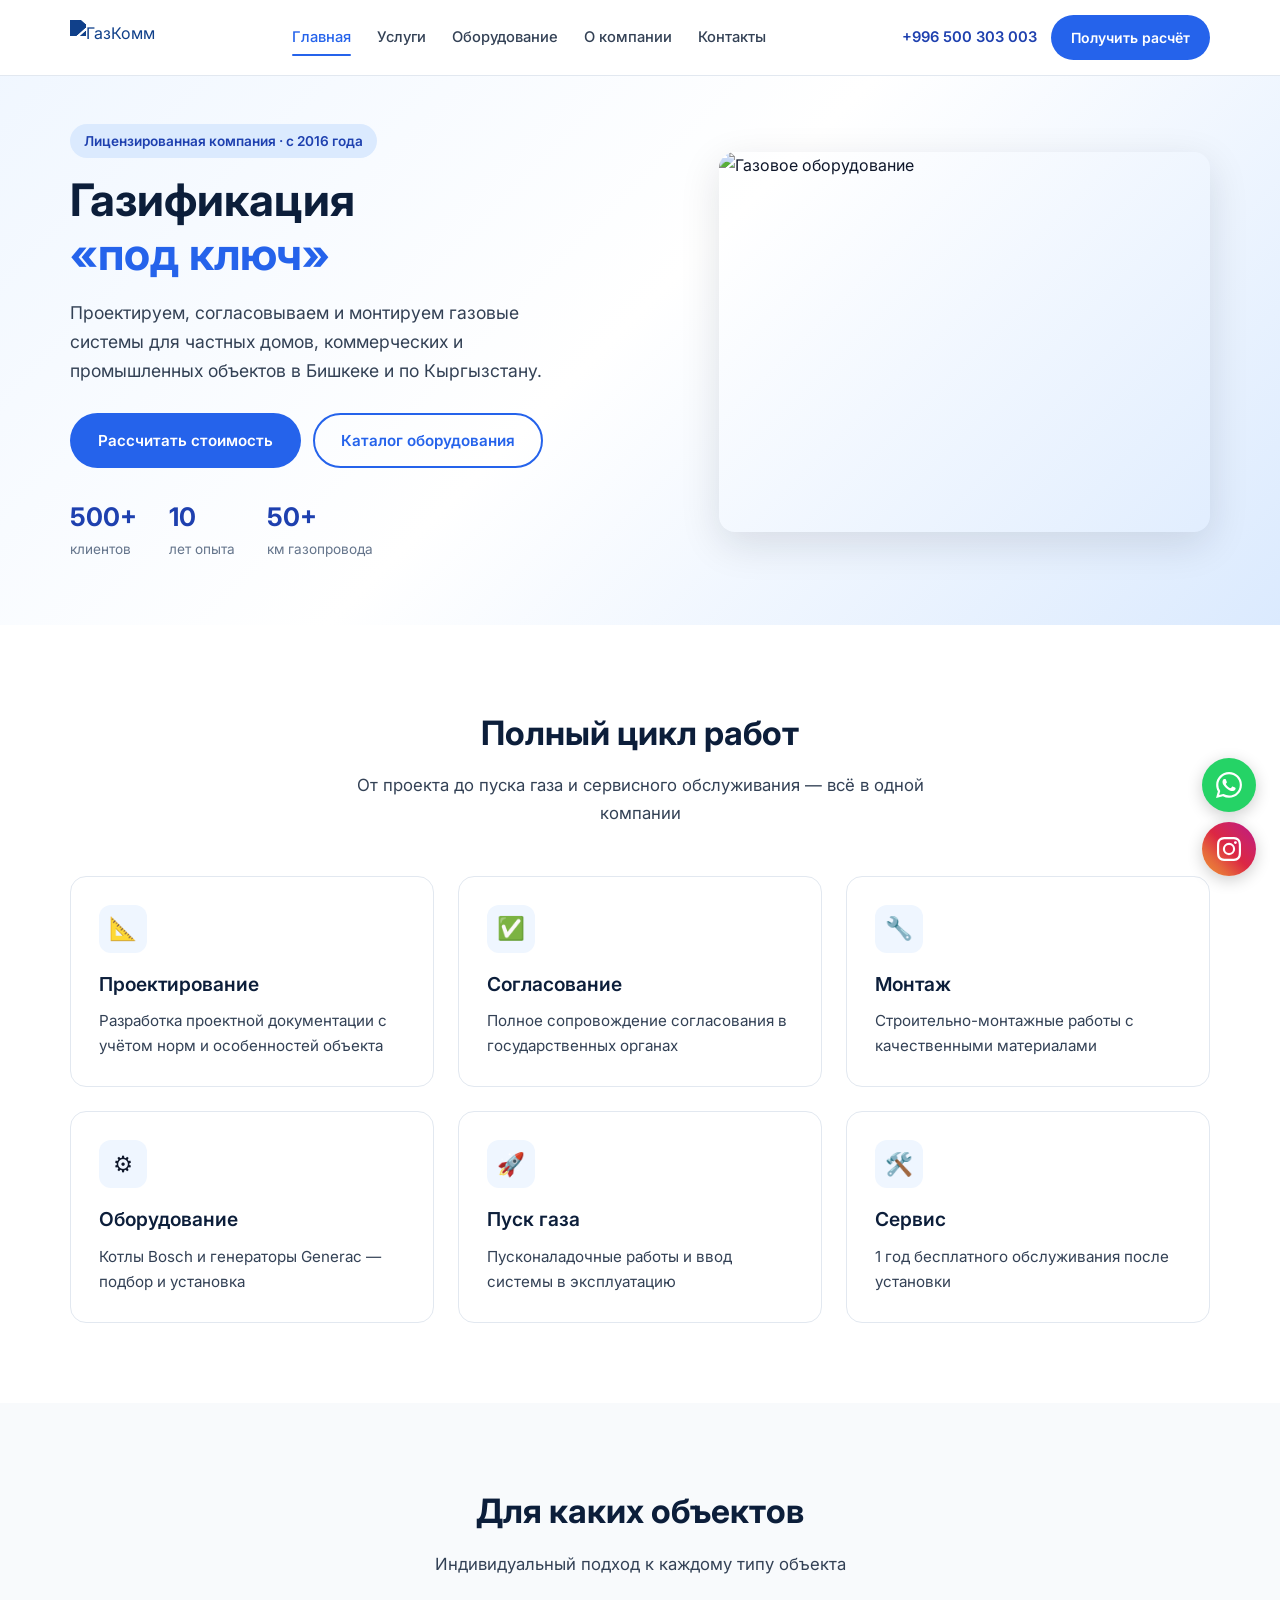
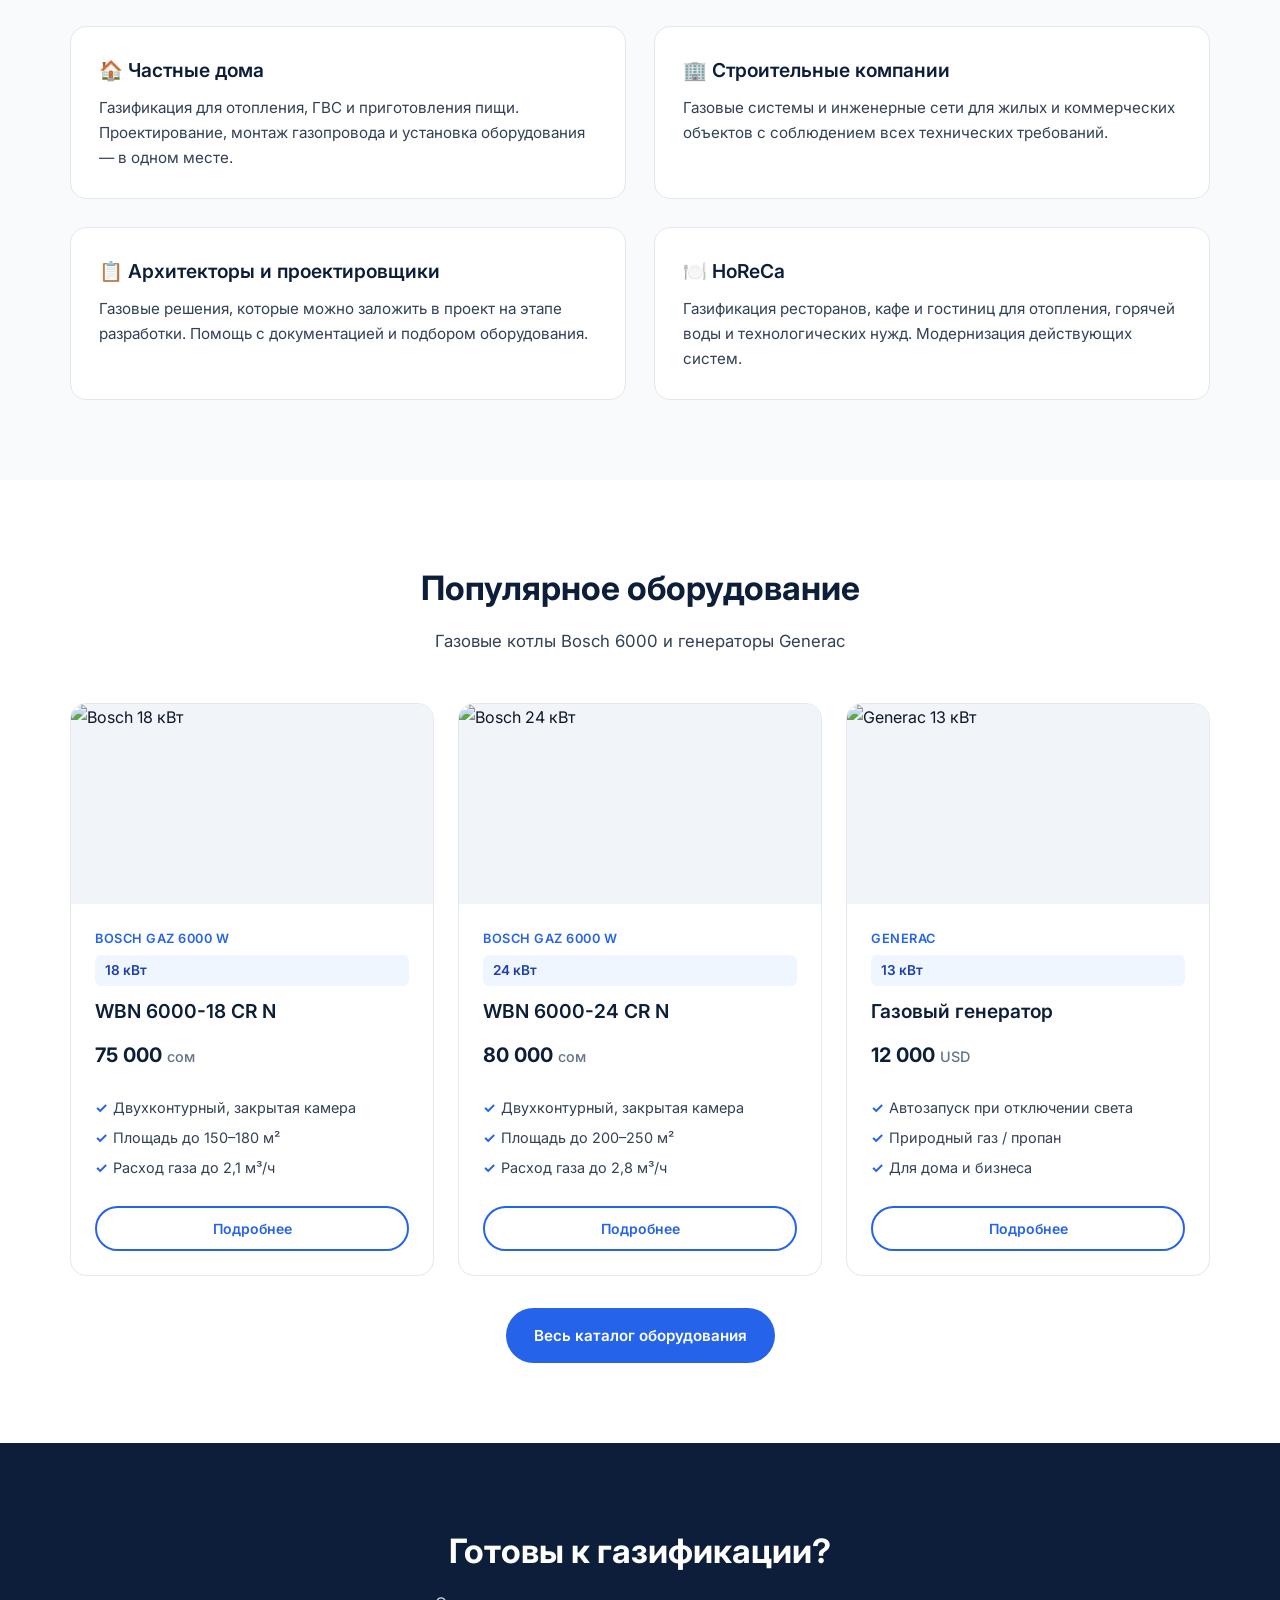
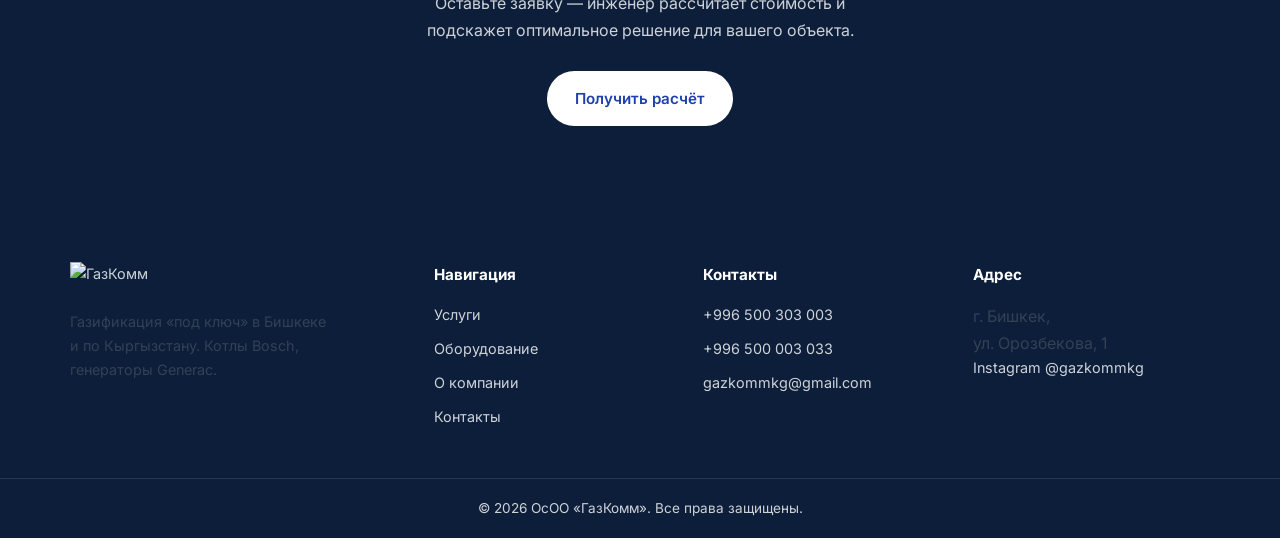
==== index.html @ 1a2a5845 "Add files via upload" ====
<!DOCTYPE html>
<html lang="ru">
<head>
  <meta charset="UTF-8">
  <meta name="viewport" content="width=device-width, initial-scale=1.0">
  <meta name="description" content="ГазКомм — газификация «под ключ» в Бишкеке. Газовые котлы Bosch 6000, генераторы Generac. Проектирование, монтаж, сервис.">
  <title>ГазКомм — Газификация под ключ в Бишкеке</title>
  <link rel="stylesheet" href="styles.css">
  <link rel="preconnect" href="https://fonts.googleapis.com">
  <link href="https://fonts.googleapis.com/css2?family=Inter:wght@400;500;600;700&display=swap" rel="stylesheet">
</head>
<body>
  <header class="header" id="header">
    <div class="container header__inner">
      <a href="index.html" class="logo logo--dark">
        <img src="assets/logo.svg" alt="ГазКомм" height="36">
      </a>
      <nav class="nav" id="nav">
        <a href="index.html" class="nav__link active">Главная</a>
        <a href="services.html" class="nav__link">Услуги</a>
        <a href="equipment.html" class="nav__link">Оборудование</a>
        <a href="about.html" class="nav__link">О компании</a>
        <a href="contacts.html" class="nav__link">Контакты</a>
      </nav>
      <div class="header__actions">
        <a href="tel:+996500303003" class="header__phone">+996 500 303 003</a>
        <a href="contacts.html#form" class="btn btn--primary btn--sm">Получить расчёт</a>
        <button class="burger" id="burger" aria-label="Меню"><span></span><span></span><span></span></button>
      </div>
    </div>
  </header>

  <section class="hero">
    <div class="container hero__content">
      <div class="fade-up">
        <span class="hero__badge">Лицензированная компания · с 2016 года</span>
        <h1>Газификация<br><span>«под ключ»</span></h1>
        <p class="hero__sub">Проектируем, согласовываем и монтируем газовые системы для частных домов, коммерческих и промышленных объектов в Бишкеке и по Кыргызстану.</p>
        <div class="hero__btns">
          <a href="contacts.html#form" class="btn btn--primary">Рассчитать стоимость</a>
          <a href="equipment.html" class="btn btn--outline">Каталог оборудования</a>
        </div>
        <div class="hero__stats">
          <div><div class="hero__stat-num">500+</div><div class="hero__stat-label">клиентов</div></div>
          <div><div class="hero__stat-num">10</div><div class="hero__stat-label">лет опыта</div></div>
          <div><div class="hero__stat-num">50+</div><div class="hero__stat-label">км газопровода</div></div>
        </div>
      </div>
      <div class="hero__image fade-up">
        <img src="https://images.unsplash.com/photo-1581094794329-c8112a89af12?w=800&q=80" alt="Газовое оборудование" loading="eager">
      </div>
    </div>
  </section>

  <section class="section">
    <div class="container">
      <div class="section__header fade-up">
        <h2>Полный цикл работ</h2>
        <p>От проекта до пуска газа и сервисного обслуживания — всё в одной компании</p>
      </div>
      <div class="grid-3">
        <div class="card fade-up"><div class="card__icon">📐</div><h3>Проектирование</h3><p>Разработка проектной документации с учётом норм и особенностей объекта</p></div>
        <div class="card fade-up"><div class="card__icon">✅</div><h3>Согласование</h3><p>Полное сопровождение согласования в государственных органах</p></div>
        <div class="card fade-up"><div class="card__icon">🔧</div><h3>Монтаж</h3><p>Строительно-монтажные работы с качественными материалами</p></div>
        <div class="card fade-up"><div class="card__icon">⚙️</div><h3>Оборудование</h3><p>Котлы Bosch и генераторы Generac — подбор и установка</p></div>
        <div class="card fade-up"><div class="card__icon">🚀</div><h3>Пуск газа</h3><p>Пусконаладочные работы и ввод системы в эксплуатацию</p></div>
        <div class="card fade-up"><div class="card__icon">🛠️</div><h3>Сервис</h3><p>1 год бесплатного обслуживания после установки</p></div>
      </div>
    </div>
  </section>

  <section class="section section--gray">
    <div class="container">
      <div class="section__header fade-up">
        <h2>Для каких объектов</h2>
        <p>Индивидуальный подход к каждому типу объекта</p>
      </div>
      <div class="grid-2">
        <div class="card fade-up">
          <h3>🏠 Частные дома</h3>
          <p>Газификация для отопления, ГВС и приготовления пищи. Проектирование, монтаж газопровода и установка оборудования — в одном месте.</p>
        </div>
        <div class="card fade-up">
          <h3>🏢 Строительные компании</h3>
          <p>Газовые системы и инженерные сети для жилых и коммерческих объектов с соблюдением всех технических требований.</p>
        </div>
        <div class="card fade-up">
          <h3>📋 Архитекторы и проектировщики</h3>
          <p>Газовые решения, которые можно заложить в проект на этапе разработки. Помощь с документацией и подбором оборудования.</p>
        </div>
        <div class="card fade-up">
          <h3>🍽️ HoReCa</h3>
          <p>Газификация ресторанов, кафе и гостиниц для отопления, горячей воды и технологических нужд. Модернизация действующих систем.</p>
        </div>
      </div>
    </div>
  </section>

  <section class="section">
    <div class="container">
      <div class="section__header fade-up">
        <h2>Популярное оборудование</h2>
        <p>Газовые котлы Bosch 6000 и генераторы Generac</p>
      </div>
      <div class="grid-3">
        <article class="product-card fade-up">
          <div class="product-card__img"><img src="https://images.unsplash.com/photo-1621905251189-08b45d6a269e?w=500&q=80" alt="Bosch 18 кВт"></div>
          <div class="product-card__body">
            <span class="product-card__brand">Bosch Gaz 6000 W</span>
            <span class="product-card__power">18 кВт</span>
            <h3>WBN 6000-18 CR N</h3>
            <p class="product-card__price">75 000 <span>сом</span></p>
            <ul>
              <li>Двухконтурный, закрытая камера</li>
              <li>Площадь до 150–180 м²</li>
              <li>Расход газа до 2,1 м³/ч</li>
            </ul>
            <a href="equipment.html#boilers" class="btn btn--outline btn--sm">Подробнее</a>
          </div>
        </article>
        <article class="product-card fade-up">
          <div class="product-card__img"><img src="https://images.unsplash.com/photo-1621905251189-08b45d6a269e?w=500&q=80" alt="Bosch 24 кВт"></div>
          <div class="product-card__body">
            <span class="product-card__brand">Bosch Gaz 6000 W</span>
            <span class="product-card__power">24 кВт</span>
            <h3>WBN 6000-24 CR N</h3>
            <p class="product-card__price">80 000 <span>сом</span></p>
            <ul>
              <li>Двухконтурный, закрытая камера</li>
              <li>Площадь до 200–250 м²</li>
              <li>Расход газа до 2,8 м³/ч</li>
            </ul>
            <a href="equipment.html#boilers" class="btn btn--outline btn--sm">Подробнее</a>
          </div>
        </article>
        <article class="product-card fade-up">
          <div class="product-card__img"><img src="https://images.unsplash.com/photo-1558618666-fcd25c85cd64?w=500&q=80" alt="Generac 13 кВт"></div>
          <div class="product-card__body">
            <span class="product-card__brand">Generac</span>
            <span class="product-card__power">13 кВт</span>
            <h3>Газовый генератор</h3>
            <p class="product-card__price">12 000 <span>USD</span></p>
            <ul>
              <li>Автозапуск при отключении света</li>
              <li>Природный газ / пропан</li>
              <li>Для дома и бизнеса</li>
            </ul>
            <a href="equipment.html#generators" class="btn btn--outline btn--sm">Подробнее</a>
          </div>
        </article>
      </div>
      <div style="text-align:center;margin-top:32px" class="fade-up">
        <a href="equipment.html" class="btn btn--primary">Весь каталог оборудования</a>
      </div>
    </div>
  </section>

  <section class="section section--blue">
    <div class="container" style="text-align:center">
      <h2 class="fade-up">Готовы к газификации?</h2>
      <p class="fade-up" style="max-width:480px;margin:0 auto 28px">Оставьте заявку — инженер рассчитает стоимость и подскажет оптимальное решение для вашего объекта.</p>
      <a href="contacts.html#form" class="btn btn--white fade-up">Получить расчёт</a>
    </div>
  </section>

  <footer class="footer">
    <div class="container footer__inner">
      <div class="footer__brand">
        <a href="index.html" class="logo"><img src="assets/logo-white.svg" alt="ГазКомм" height="32"></a>
        <p>Газификация «под ключ» в Бишкеке и по Кыргызстану. Котлы Bosch, генераторы Generac.</p>
      </div>
      <div><h4>Навигация</h4><a href="services.html">Услуги</a><a href="equipment.html">Оборудование</a><a href="about.html">О компании</a><a href="contacts.html">Контакты</a></div>
      <div><h4>Контакты</h4><a href="tel:+996500303003">+996 500 303 003</a><a href="tel:+996500003033">+996 500 003 033</a><a href="mailto:gazkommkg@gmail.com">gazkommkg@gmail.com</a></div>
      <div><h4>Адрес</h4><p>г. Бишкек,<br>ул. Орозбекова, 1</p><a href="https://www.instagram.com/gazkommkg" target="_blank">Instagram @gazkommkg</a></div>
    </div>
    <div class="footer__bottom"><div class="container">© 2026 ОсОО «ГазКомм». Все права защищены.</div></div>
  </footer>

  <div class="float-btns">
    <a href="https://wa.me/996500303003?text=Здравствуйте!%20Хочу%20получить%20расчёт%20газификации" target="_blank" class="float-btn float-btn--wa" aria-label="WhatsApp">
      <svg width="26" height="26" viewBox="0 0 24 24"><path fill="currentColor" d="M17.472 14.382c-.297-.149-1.758-.867-2.03-.967-.273-.099-.471-.148-.67.15-.197.297-.767.966-.94 1.164-.173.199-.347.223-.644.075-.297-.15-1.255-.463-2.39-1.475-.883-.788-1.48-1.761-1.653-2.059-.173-.297-.018-.458.13-.606.134-.133.298-.347.446-.52.149-.174.198-.298.298-.497.099-.198.05-.371-.025-.52-.075-.149-.669-1.612-.916-2.207-.242-.579-.487-.5-.669-.51-.173-.008-.371-.01-.57-.01-.198 0-.52.074-.792.372-.272.297-1.04 1.016-1.04 2.479 0 1.462 1.065 2.875 1.213 3.074.149.198 2.096 3.2 5.077 4.487.709.306 1.262.489 1.694.625.712.227 1.36.195 1.871.118.571-.085 1.758-.719 2.006-1.413.248-.694.248-1.289.173-1.413-.074-.124-.272-.198-.57-.347m-5.421 7.403h-.004a9.87 9.87 0 01-5.031-1.378l-.361-.214-3.741.982.998-3.648-.235-.374a9.86 9.86 0 01-1.51-5.26c.001-5.45 4.436-9.884 9.888-9.884 2.64 0 5.122 1.03 6.988 2.898a9.825 9.825 0 012.893 6.994c-.003 5.45-4.435 9.884-9.885 9.884m8.413-18.297A11.815 11.815 0 0012.05 0C5.495 0 .16 5.335.157 11.892c0 2.096.547 4.142 1.588 5.945L.057 24l6.305-1.654a11.882 11.882 0 005.683 1.448h.005c6.554 0 11.89-5.335 11.893-11.893a11.821 11.821 0 00-3.48-8.413z"/></svg>
    </a>
    <a href="https://www.instagram.com/gazkommkg" target="_blank" class="float-btn float-btn--ig" aria-label="Instagram">
      <svg width="24" height="24" viewBox="0 0 24 24"><path fill="currentColor" d="M12 2.163c3.204 0 3.584.012 4.85.07 3.252.148 4.771 1.691 4.919 4.919.058 1.265.069 1.645.069 4.849 0 3.205-.012 3.584-.069 4.849-.149 3.225-1.664 4.771-4.919 4.919-1.266.058-1.644.07-4.85.07-3.204 0-3.584-.012-4.849-.07-3.26-.149-4.771-1.699-4.919-4.92-.058-1.265-.07-1.644-.07-4.849 0-3.204.013-3.583.07-4.849.149-3.227 1.664-4.771 4.919-4.919 1.266-.057 1.645-.069 4.849-.069zM12 0C8.741 0 8.333.014 7.053.072 2.695.272.273 2.69.073 7.052.014 8.333 0 8.741 0 12c0 3.259.014 3.668.072 4.948.2 4.358 2.618 6.78 6.98 6.98C8.333 23.986 8.741 24 12 24c3.259 0 3.668-.014 4.948-.072 4.354-.2 6.782-2.618 6.979-6.98.059-1.28.073-1.689.073-4.948 0-3.259-.014-3.667-.072-4.947-.196-4.354-2.617-6.78-6.979-6.98C15.668.014 15.259 0 12 0zm0 5.838a6.162 6.162 0 100 12.324 6.162 6.162 0 000-12.324zM12 16a4 4 0 110-8 4 4 0 010 8zm6.406-11.845a1.44 1.44 0 100 2.881 1.44 1.44 0 000-2.881z"/></svg>
    </a>
  </div>
  <script src="script.js"></script>
</body>
</html>
---- styles.css ----
/* ===== ГазКомм — Blue & White Design ===== */
*, *::before, *::after { box-sizing: border-box; margin: 0; padding: 0; }

:root {
  --blue-900: #0c1e3a;
  --blue-800: #132f5a;
  --blue-700: #1e40af;
  --blue-600: #2563eb;
  --blue-500: #3b82f6;
  --blue-100: #dbeafe;
  --blue-50:  #eff6ff;
  --white:    #ffffff;
  --gray-50:  #f8fafc;
  --gray-100: #f1f5f9;
  --gray-200: #e2e8f0;
  --gray-500: #64748b;
  --gray-700: #334155;
  --gray-900: #0f172a;
  --accent:   #0ea5e9;
  --orange:   #f59e0b;
  --success:  #10b981;
  --radius:   12px;
  --radius-lg: 16px;
  --shadow:   0 4px 20px rgba(15, 23, 42, 0.08);
  --shadow-lg: 0 12px 40px rgba(15, 23, 42, 0.12);
  --header-h: 76px;
  --font: 'Inter', system-ui, -apple-system, sans-serif;
  --transition: 0.25s ease;
}

html { scroll-behavior: smooth; font-size: 16px; }
body {
  font-family: var(--font);
  background: var(--white);
  color: var(--gray-900);
  line-height: 1.65;
  -webkit-font-smoothing: antialiased;
}
img { max-width: 100%; display: block; }
a { color: inherit; text-decoration: none; }
ul { list-style: none; }

.container { width: 100%; max-width: 1180px; margin: 0 auto; padding: 0 20px; }

/* Typography */
h1 { font-size: clamp(1.9rem, 4vw, 2.8rem); font-weight: 700; line-height: 1.2; color: var(--blue-900); }
h2 { font-size: clamp(1.5rem, 3vw, 2.1rem); font-weight: 700; color: var(--blue-900); margin-bottom: 12px; }
h3 { font-size: 1.2rem; font-weight: 600; color: var(--blue-900); }
p { color: var(--gray-700); }

/* Buttons */
.btn {
  display: inline-flex; align-items: center; justify-content: center; gap: 8px;
  padding: 13px 26px; font-size: 0.95rem; font-weight: 600;
  border-radius: 50px; border: 2px solid transparent; cursor: pointer;
  transition: var(--transition); white-space: nowrap;
}
.btn--primary { background: var(--blue-600); color: var(--white); }
.btn--primary:hover { background: var(--blue-700); transform: translateY(-1px); box-shadow: 0 6px 20px rgba(37,99,235,0.3); }
.btn--outline { background: transparent; border-color: var(--blue-600); color: var(--blue-600); }
.btn--outline:hover { background: var(--blue-50); }
.btn--white { background: var(--white); color: var(--blue-700); }
.btn--white:hover { background: var(--blue-50); }
.btn--sm { padding: 9px 18px; font-size: 0.875rem; }
.btn--full { width: 100%; }

/* Header */
.header {
  position: fixed; top: 0; left: 0; right: 0; z-index: 1000;
  height: var(--header-h); background: var(--white);
  border-bottom: 1px solid var(--gray-200); transition: var(--transition);
}
.header.scrolled { box-shadow: var(--shadow); }
.header__inner { display: flex; align-items: center; justify-content: space-between; height: 100%; gap: 20px; }

.logo { display: flex; align-items: center; gap: 10px; flex-shrink: 0; }
.logo img { height: 36px; width: auto; }
.logo--dark img { filter: brightness(0) saturate(100%) invert(18%) sepia(60%) saturate(2000%) hue-rotate(200deg); }
.logo__text { font-size: 1.35rem; font-weight: 700; color: var(--blue-900); }
.logo__text span { color: var(--blue-600); }

.nav { display: flex; gap: 26px; }
.nav__link { font-size: 0.92rem; font-weight: 500; color: var(--gray-700); transition: var(--transition); position: relative; }
.nav__link:hover, .nav__link.active { color: var(--blue-600); }
.nav__link.active::after {
  content: ''; position: absolute; bottom: -6px; left: 0; right: 0; height: 2px;
  background: var(--blue-600); border-radius: 2px;
}

.header__actions { display: flex; align-items: center; gap: 14px; }
.header__phone { font-weight: 600; font-size: 0.92rem; color: var(--blue-700); white-space: nowrap; }

.burger { display: none; flex-direction: column; gap: 5px; background: none; border: none; cursor: pointer; padding: 4px; }
.burger span { display: block; width: 22px; height: 2px; background: var(--blue-900); border-radius: 2px; transition: var(--transition); }
.burger.active span:nth-child(1) { transform: rotate(45deg) translate(5px, 5px); }
.burger.active span:nth-child(2) { opacity: 0; }
.burger.active span:nth-child(3) { transform: rotate(-45deg) translate(5px, -5px); }

/* Hero */
.hero {
  padding: calc(var(--header-h) + 48px) 0 64px;
  background: linear-gradient(135deg, var(--blue-50) 0%, var(--white) 50%, var(--blue-100) 100%);
  position: relative; overflow: hidden;
}
.hero__content { display: grid; grid-template-columns: 1.1fr 0.9fr; gap: 48px; align-items: center; }
.hero__badge {
  display: inline-block; padding: 6px 14px; background: var(--blue-100); color: var(--blue-700);
  border-radius: 50px; font-size: 0.85rem; font-weight: 600; margin-bottom: 16px;
}
.hero h1 { margin-bottom: 16px; }
.hero h1 span { color: var(--blue-600); }
.hero__sub { font-size: 1.1rem; color: var(--gray-700); margin-bottom: 28px; max-width: 480px; }
.hero__btns { display: flex; flex-wrap: wrap; gap: 12px; margin-bottom: 28px; }
.hero__stats { display: flex; gap: 32px; flex-wrap: wrap; }
.hero__stat-num { font-size: 1.6rem; font-weight: 700; color: var(--blue-700); }
.hero__stat-label { font-size: 0.85rem; color: var(--gray-500); }
.hero__image { border-radius: var(--radius-lg); overflow: hidden; box-shadow: var(--shadow-lg); }
.hero__image img { width: 100%; height: 380px; object-fit: cover; }

/* Sections */
.section { padding: 80px 0; }
.section--gray { background: var(--gray-50); }
.section--blue { background: var(--blue-900); color: var(--white); }
.section--blue h2, .section--blue h3 { color: var(--white); }
.section--blue p { color: rgba(255,255,255,0.8); }
.section__header { text-align: center; max-width: 620px; margin: 0 auto 48px; }
.section__header p { font-size: 1.05rem; }

/* Cards grid */
.grid-3 { display: grid; grid-template-columns: repeat(3, 1fr); gap: 24px; }
.grid-2 { display: grid; grid-template-columns: repeat(2, 1fr); gap: 28px; }
.grid-4 { display: grid; grid-template-columns: repeat(4, 1fr); gap: 20px; }

.card {
  background: var(--white); border: 1px solid var(--gray-200); border-radius: var(--radius-lg);
  padding: 28px; transition: var(--transition);
}
.card:hover { border-color: var(--blue-200, #bfdbfe); box-shadow: var(--shadow); transform: translateY(-3px); }
.card__icon { width: 48px; height: 48px; background: var(--blue-50); border-radius: 12px; display: flex; align-items: center; justify-content: center; font-size: 1.4rem; margin-bottom: 16px; }
.card p { font-size: 0.95rem; margin-top: 8px; }

/* Product cards */
.product-card {
  background: var(--white); border: 1px solid var(--gray-200); border-radius: var(--radius-lg);
  overflow: hidden; transition: var(--transition); display: flex; flex-direction: column;
}
.product-card:hover { box-shadow: var(--shadow-lg); border-color: var(--blue-500); }
.product-card__img { height: 200px; background: var(--gray-100); display: flex; align-items: center; justify-content: center; overflow: hidden; }
.product-card__img img { width: 100%; height: 100%; object-fit: cover; }
.product-card__body { padding: 24px; flex: 1; display: flex; flex-direction: column; }
.product-card__brand { font-size: 0.8rem; font-weight: 600; color: var(--blue-600); text-transform: uppercase; letter-spacing: 0.04em; margin-bottom: 6px; }
.product-card__power { display: inline-block; padding: 4px 10px; background: var(--blue-50); color: var(--blue-700); border-radius: 6px; font-size: 0.85rem; font-weight: 600; margin-bottom: 10px; }
.product-card__price { font-size: 1.25rem; font-weight: 700; color: var(--blue-900); margin: 12px 0; }
.product-card__price span { font-size: 0.9rem; font-weight: 500; color: var(--gray-500); }
.product-card ul { margin: 12px 0 20px; flex: 1; }
.product-card li { position: relative; padding-left: 18px; font-size: 0.9rem; color: var(--gray-700); margin-bottom: 6px; }
.product-card li::before { content: '✓'; position: absolute; left: 0; color: var(--blue-600); font-weight: 700; }

/* Specs table */
.specs-table { width: 100%; border-collapse: collapse; margin: 20px 0; font-size: 0.9rem; }
.specs-table th, .specs-table td { padding: 12px 16px; text-align: left; border-bottom: 1px solid var(--gray-200); }
.specs-table th { background: var(--blue-50); color: var(--blue-900); font-weight: 600; }
.specs-table tr:hover td { background: var(--gray-50); }

/* Form */
.form-wrapper {
  display: grid; grid-template-columns: 1fr 1.1fr; gap: 40px;
  background: var(--white); border: 1px solid var(--gray-200); border-radius: var(--radius-lg);
  padding: 40px; box-shadow: var(--shadow);
}
.form-group { margin-bottom: 18px; }
.form-group label { display: block; font-size: 0.875rem; font-weight: 500; color: var(--gray-700); margin-bottom: 6px; }
.form-group input, .form-group select, .form-group textarea {
  width: 100%; padding: 12px 14px; border: 1px solid var(--gray-200); border-radius: 10px;
  font-family: inherit; font-size: 1rem; color: var(--gray-900); background: var(--white);
  transition: var(--transition); outline: none;
}
.form-group input:focus, .form-group select:focus, .form-group textarea:focus {
  border-color: var(--blue-500); box-shadow: 0 0 0 3px rgba(37,99,235,0.12);
}
.form-group textarea { resize: vertical; min-height: 90px; }
.form-note { font-size: 0.8rem; color: var(--gray-500); text-align: center; margin-top: 12px; }

/* Contacts */
.contact-item { display: flex; gap: 16px; align-items: flex-start; margin-bottom: 24px; }
.contact-item__icon {
  width: 44px; height: 44px; background: var(--blue-50); border-radius: 10px;
  display: flex; align-items: center; justify-content: center; font-size: 1.2rem; flex-shrink: 0;
}
.contact-item h4 { font-size: 0.95rem; margin-bottom: 2px; }
.contact-item p, .contact-item a { font-size: 0.95rem; color: var(--gray-700); }
.contact-item a:hover { color: var(--blue-600); }

/* Footer */
.footer { background: var(--blue-900); color: rgba(255,255,255,0.8); padding: 56px 0 0; }
.footer__inner { display: grid; grid-template-columns: 1.4fr 1fr 1fr 1fr; gap: 32px; padding-bottom: 40px; }
.footer__brand p { font-size: 0.9rem; margin-top: 12px; max-width: 260px; }
.footer h4 { color: var(--white); font-size: 0.95rem; margin-bottom: 16px; }
.footer a { display: block; font-size: 0.9rem; margin-bottom: 10px; transition: var(--transition); }
.footer a:hover { color: var(--white); }
.footer__bottom { border-top: 1px solid rgba(255,255,255,0.1); padding: 18px 0; text-align: center; font-size: 0.85rem; }

/* Float buttons */
.float-btns { position: fixed; bottom: 24px; right: 24px; z-index: 999; display: flex; flex-direction: column; gap: 10px; }
.float-btn {
  width: 54px; height: 54px; border-radius: 50%; display: flex; align-items: center; justify-content: center;
  box-shadow: 0 4px 16px rgba(0,0,0,0.2); transition: var(--transition); color: #fff;
}
.float-btn:hover { transform: scale(1.1); }
.float-btn--wa { background: #25d366; }
.float-btn--ig { background: linear-gradient(45deg, #f09433, #e6683c, #dc2743, #cc2366, #bc1888); }

/* Breadcrumb */
.breadcrumb { padding: calc(var(--header-h) + 20px) 0 0; background: var(--gray-50); }
.breadcrumb__inner { display: flex; gap: 8px; font-size: 0.875rem; color: var(--gray-500); }
.breadcrumb a { color: var(--blue-600); }
.breadcrumb a:hover { text-decoration: underline; }

/* Page hero */
.page-hero { padding: 40px 0 48px; background: var(--gray-50); }
.page-hero h1 { margin-bottom: 10px; }
.page-hero p { max-width: 560px; font-size: 1.05rem; }

/* Steps */
.steps { display: grid; grid-template-columns: repeat(5, 1fr); gap: 16px; counter-reset: step; }
.step { text-align: center; position: relative; }
.step__num {
  width: 48px; height: 48px; background: var(--blue-600); color: var(--white); border-radius: 50%;
  display: flex; align-items: center; justify-content: center; font-weight: 700; font-size: 1.1rem;
  margin: 0 auto 12px;
}
.step h3 { font-size: 1rem; margin-bottom: 6px; }
.step p { font-size: 0.85rem; }

/* Animations */
.fade-up { opacity: 0; transform: translateY(30px); transition: opacity 0.55s ease, transform 0.55s ease; }
.fade-up.visible { opacity: 1; transform: translateY(0); }

/* Responsive */
@media (min-width: 1600px) {
  .container { max-width: 1360px; }
  html { font-size: 17px; }
}
@media (max-width: 1024px) {
  .hero__content { grid-template-columns: 1fr; text-align: center; }
  .hero__sub { margin-left: auto; margin-right: auto; }
  .hero__btns, .hero__stats { justify-content: center; }
  .hero__image { max-width: 500px; margin: 0 auto; }
  .hero__image img { height: 280px; }
  .grid-3, .grid-4 { grid-template-columns: repeat(2, 1fr); }
  .grid-2 { grid-template-columns: 1fr; }
  .form-wrapper { grid-template-columns: 1fr; }
  .footer__inner { grid-template-columns: 1fr 1fr; }
  .steps { grid-template-columns: repeat(3, 1fr); }
  .nav { display: none; }
  .header__phone { display: none; }
  .burger { display: flex; }
  .nav.open {
    display: flex; flex-direction: column; position: fixed; top: var(--header-h);
    left: 0; right: 0; bottom: 0; background: var(--white); padding: 32px 24px; gap: 20px; z-index: 999;
  }
  .nav.open .nav__link { font-size: 1.2rem; }
}
@media (max-width: 768px) {
  .section { padding: 56px 0; }
  .grid-3, .grid-4 { grid-template-columns: 1fr; }
  .footer__inner { grid-template-columns: 1fr; text-align: center; }
  .footer__brand p { max-width: none; }
  .header__actions .btn { display: none; }
  .steps { grid-template-columns: 1fr 1fr; }
  .float-btns { bottom: 16px; right: 12px; }
  .float-btn { width: 48px; height: 48px; }
}
@media (max-width: 480px) {
  .steps { grid-template-columns: 1fr; }
  .hero__btns { flex-direction: column; align-items: stretch; }
}
@media (prefers-reduced-motion: reduce) {
  *, *::before, *::after { animation-duration: 0.01ms !important; transition-duration: 0.01ms !important; }
}
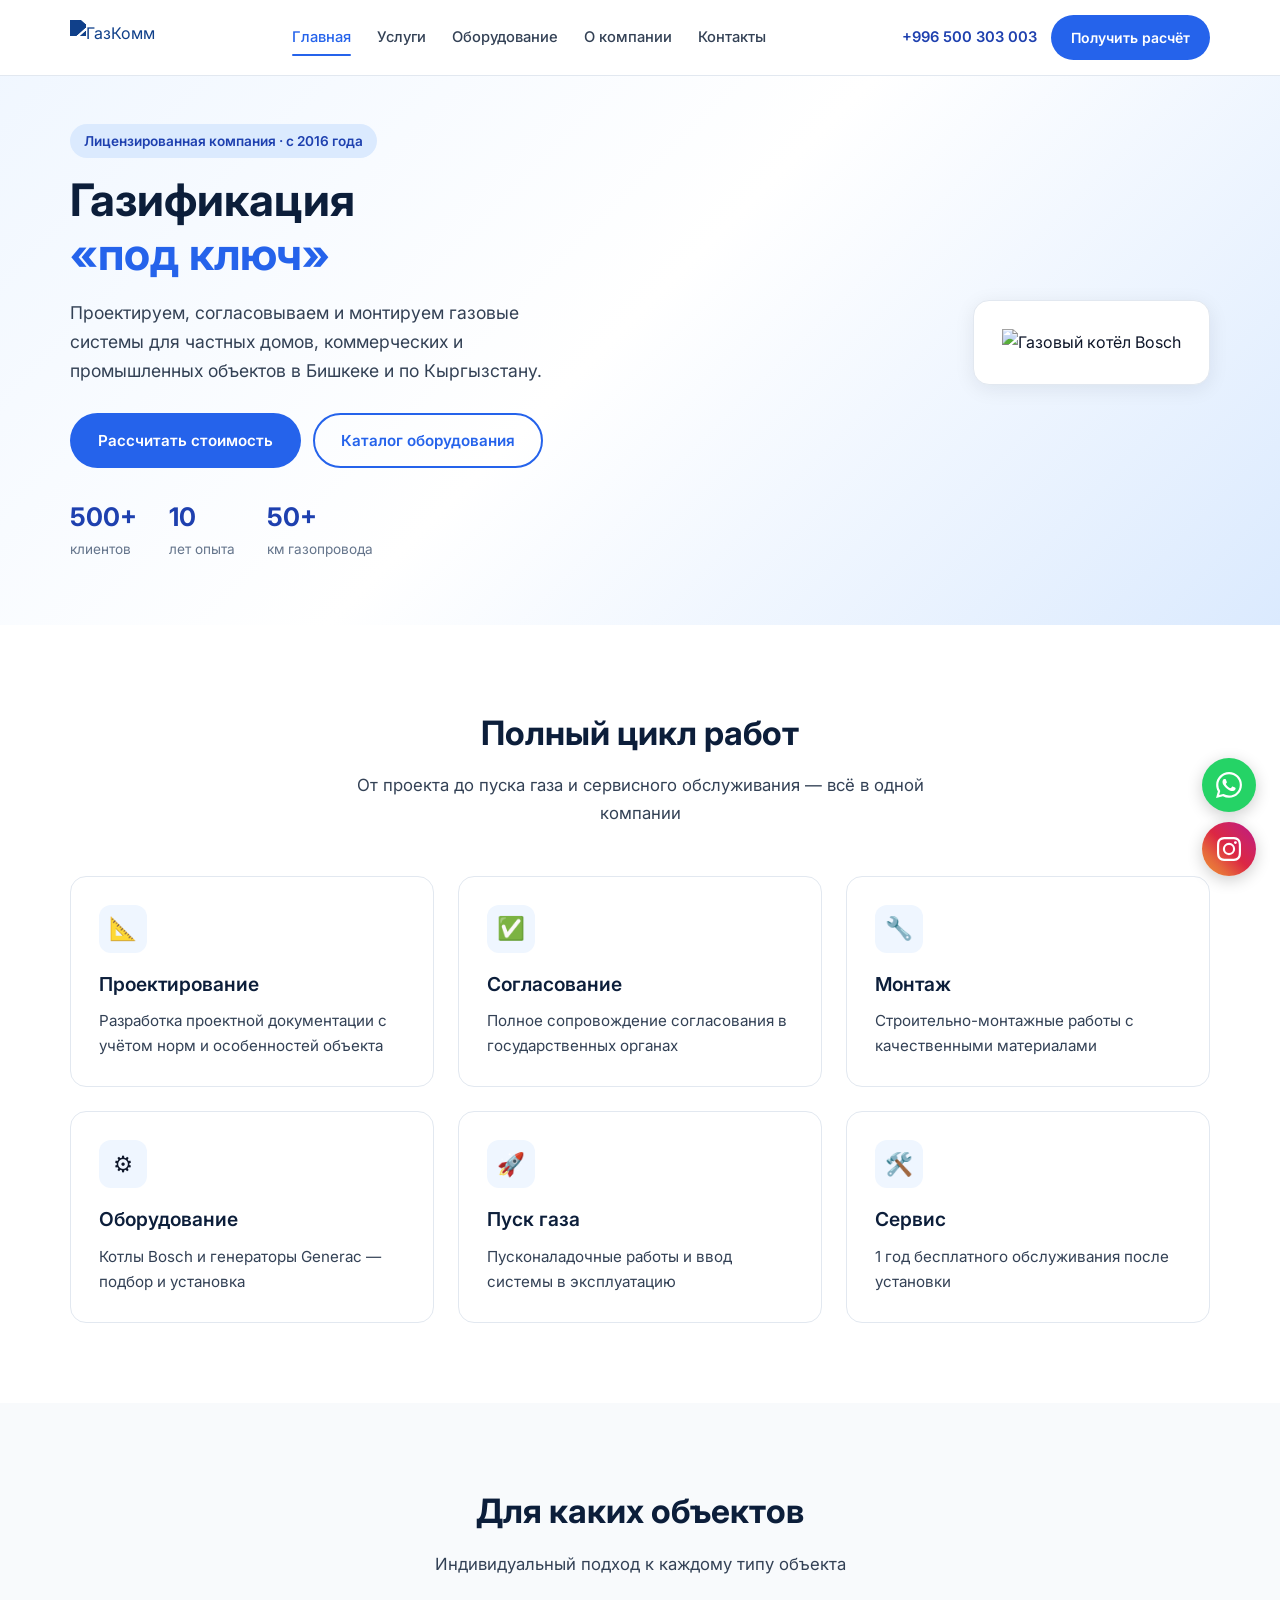
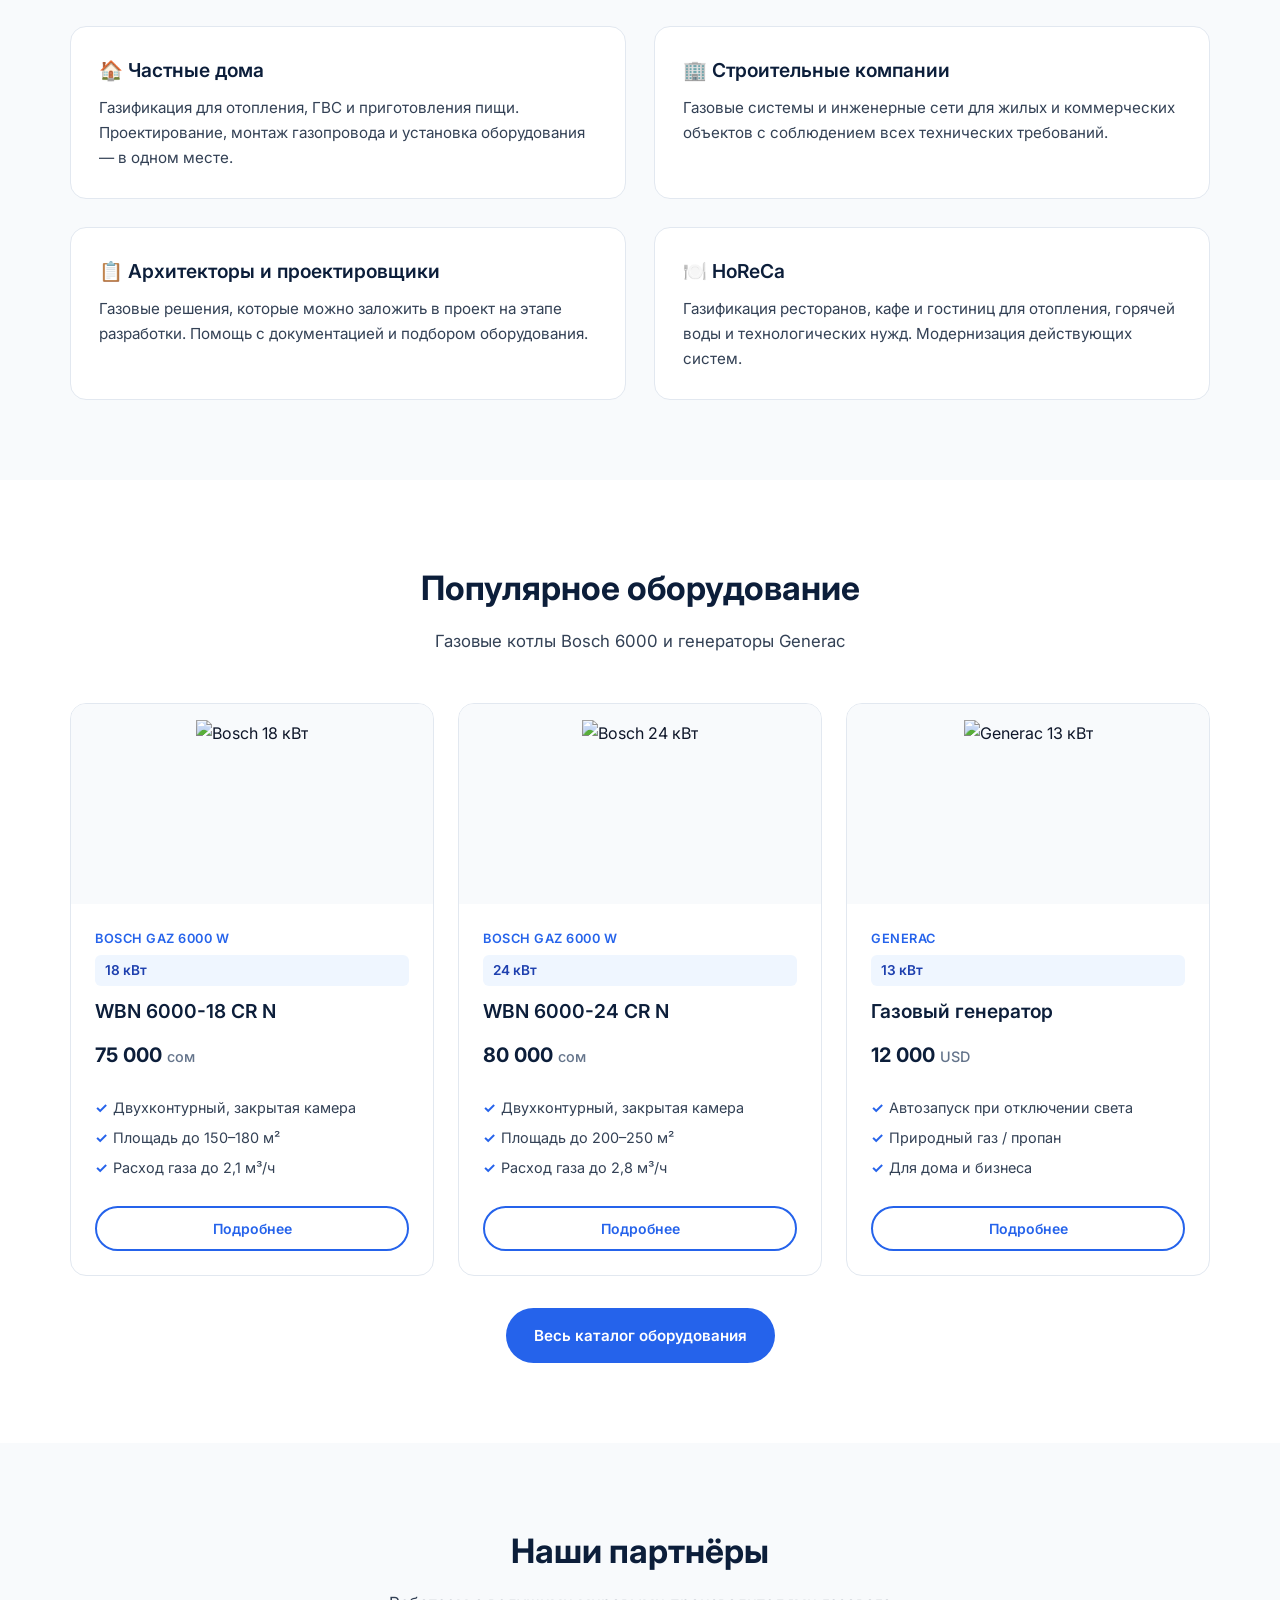
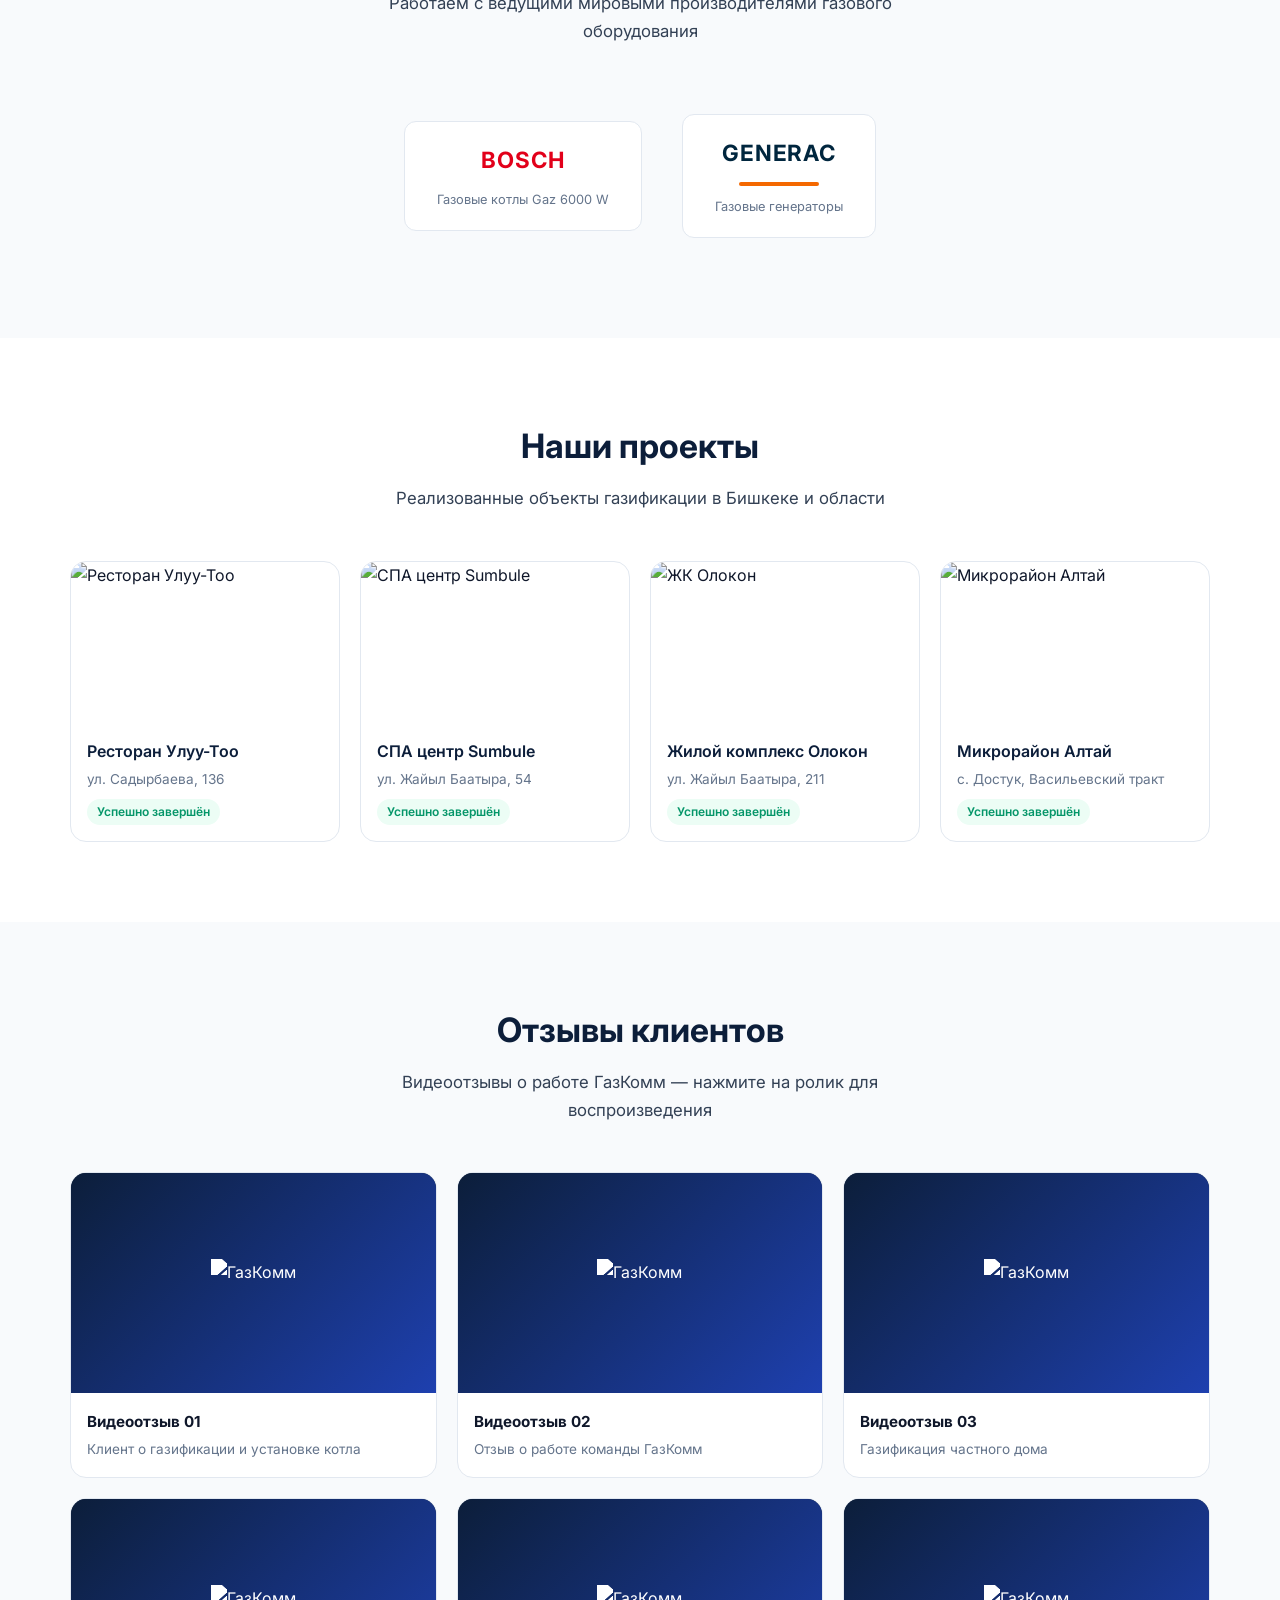
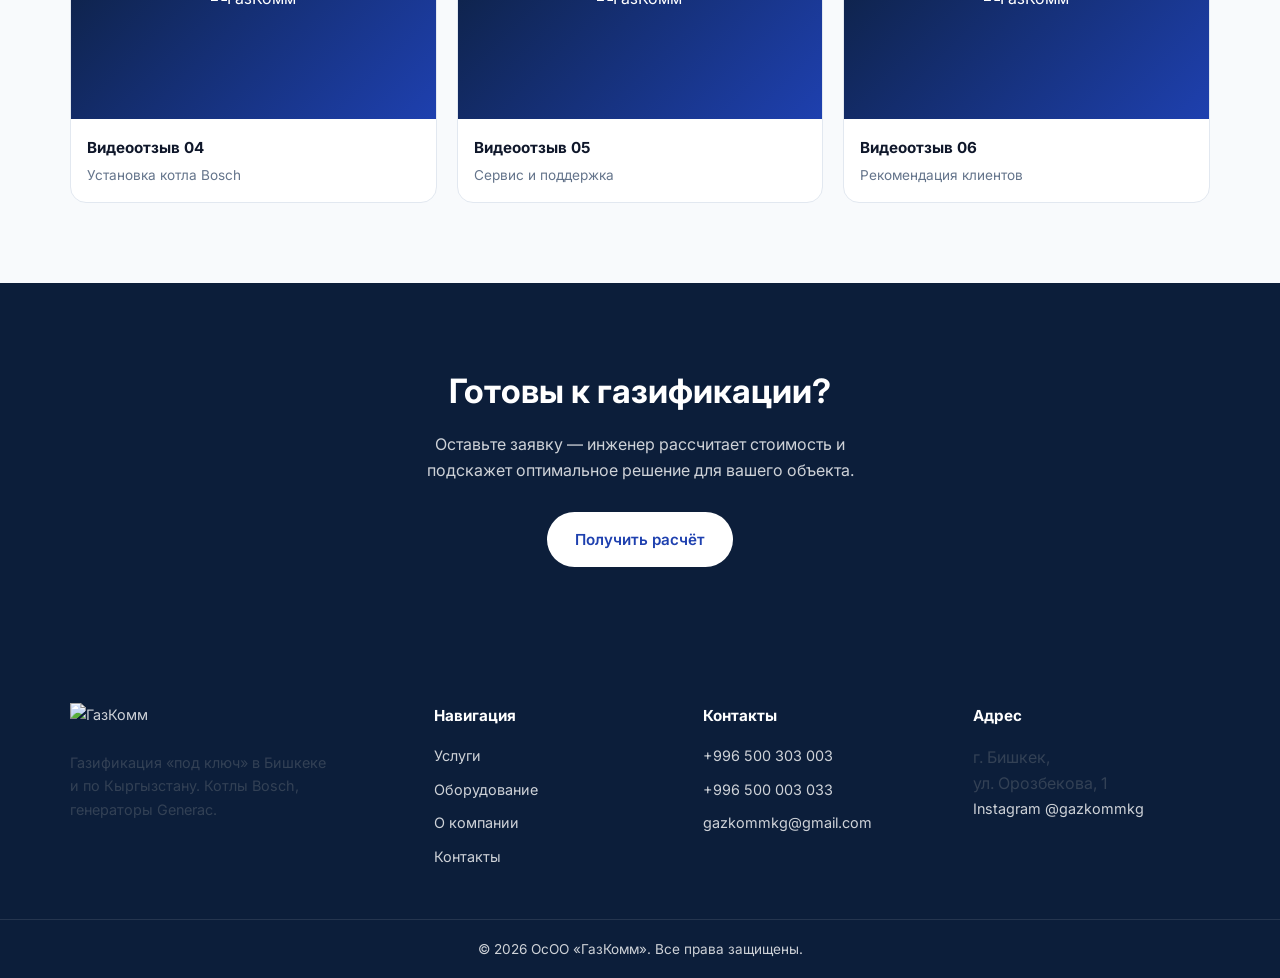
==== commit cfc57368: "Add files via upload" ====
--- a/index.html
+++ b/index.html
@@ -47,7 +47,7 @@
         </div>
       </div>
       <div class="hero__image fade-up">
-        <img src="https://images.unsplash.com/photo-1581094794329-c8112a89af12?w=800&q=80" alt="Газовое оборудование" loading="eager">
+        <img src="assets/boiler.png" alt="Газовый котёл Bosch" loading="eager">
       </div>
     </div>
   </section>
@@ -104,7 +104,7 @@
       </div>
       <div class="grid-3">
         <article class="product-card fade-up">
-          <div class="product-card__img"><img src="https://images.unsplash.com/photo-1621905251189-08b45d6a269e?w=500&q=80" alt="Bosch 18 кВт"></div>
+          <div class="product-card__img"><img src="assets/boiler.png" alt="Bosch 18 кВт"></div>
           <div class="product-card__body">
             <span class="product-card__brand">Bosch Gaz 6000 W</span>
             <span class="product-card__power">18 кВт</span>
@@ -119,7 +119,7 @@
           </div>
         </article>
         <article class="product-card fade-up">
-          <div class="product-card__img"><img src="https://images.unsplash.com/photo-1621905251189-08b45d6a269e?w=500&q=80" alt="Bosch 24 кВт"></div>
+          <div class="product-card__img"><img src="assets/boiler.png" alt="Bosch 24 кВт"></div>
           <div class="product-card__body">
             <span class="product-card__brand">Bosch Gaz 6000 W</span>
             <span class="product-card__power">24 кВт</span>
@@ -134,7 +134,7 @@
           </div>
         </article>
         <article class="product-card fade-up">
-          <div class="product-card__img"><img src="https://images.unsplash.com/photo-1558618666-fcd25c85cd64?w=500&q=80" alt="Generac 13 кВт"></div>
+          <div class="product-card__img"><img src="assets/generator.png" alt="Generac 13 кВт"></div>
           <div class="product-card__body">
             <span class="product-card__brand">Generac</span>
             <span class="product-card__power">13 кВт</span>
@@ -155,6 +155,122 @@
     </div>
   </section>
 
+  <section class="section section--gray">
+    <div class="container">
+      <div class="section__header fade-up">
+        <h2>Наши партнёры</h2>
+        <p>Работаем с ведущими мировыми производителями газового оборудования</p>
+      </div>
+      <div class="partners fade-up">
+        <div class="partner-logo">
+          <div class="partner-logo__name partner-logo__name--bosch">BOSCH</div>
+          <span>Газовые котлы Gaz 6000 W</span>
+        </div>
+        <div class="partner-logo">
+          <div class="partner-logo__name partner-logo__name--generac">GENERAC</div>
+          <div class="partner-logo__bar"></div>
+          <span>Газовые генераторы</span>
+        </div>
+      </div>
+    </div>
+  </section>
+
+  <section class="section">
+    <div class="container">
+      <div class="section__header fade-up">
+        <h2>Наши проекты</h2>
+        <p>Реализованные объекты газификации в Бишкеке и области</p>
+      </div>
+      <div class="projects-grid">
+        <article class="project-card fade-up">
+          <div class="project-card__img"><img src="assets/project-uluu.png" alt="Ресторан Улуу-Тоо"></div>
+          <div class="project-card__body">
+            <h3>Ресторан Улуу-Тоо</h3>
+            <p>ул. Садырбаева, 136</p>
+            <span class="project-card__status">Успешно завершён</span>
+          </div>
+        </article>
+        <article class="project-card fade-up">
+          <div class="project-card__img"><img src="assets/project-sumbule.png" alt="СПА центр Sumbule"></div>
+          <div class="project-card__body">
+            <h3>СПА центр Sumbule</h3>
+            <p>ул. Жайыл Баатыра, 54</p>
+            <span class="project-card__status">Успешно завершён</span>
+          </div>
+        </article>
+        <article class="project-card fade-up">
+          <div class="project-card__img"><img src="assets/project-olokon.png" alt="ЖК Олокон"></div>
+          <div class="project-card__body">
+            <h3>Жилой комплекс Олокон</h3>
+            <p>ул. Жайыл Баатыра, 211</p>
+            <span class="project-card__status">Успешно завершён</span>
+          </div>
+        </article>
+        <article class="project-card fade-up">
+          <div class="project-card__img"><img src="assets/project-altai.png" alt="Микрорайон Алтай"></div>
+          <div class="project-card__body">
+            <h3>Микрорайон Алтай</h3>
+            <p>с. Достук, Васильевский тракт</p>
+            <span class="project-card__status">Успешно завершён</span>
+          </div>
+        </article>
+      </div>
+    </div>
+  </section>
+
+  <section class="section section--gray">
+    <div class="container">
+      <div class="section__header fade-up">
+        <h2>Отзывы клиентов</h2>
+        <p>Видеоотзывы о работе ГазКомм — нажмите на ролик для воспроизведения</p>
+      </div>
+      <div class="reviews-grid">
+        <div class="review-card fade-up">
+          <div class="review-card__poster"><img src="assets/logo-white.svg" alt="ГазКомм"></div>
+          <video preload="metadata" playsinline webkit-playsinline>
+            <source src="https://gazkomm.kg/assets/reviews/review-1.mp4" type="video/mp4">
+          </video>
+          <div class="review-card__body"><h4>Видеоотзыв 01</h4><p>Клиент о газификации и установке котла</p></div>
+        </div>
+        <div class="review-card fade-up">
+          <div class="review-card__poster"><img src="assets/logo-white.svg" alt="ГазКомм"></div>
+          <video preload="metadata" playsinline webkit-playsinline>
+            <source src="https://gazkomm.kg/assets/reviews/review-2.mp4" type="video/mp4">
+          </video>
+          <div class="review-card__body"><h4>Видеоотзыв 02</h4><p>Отзыв о работе команды ГазКомм</p></div>
+        </div>
+        <div class="review-card fade-up">
+          <div class="review-card__poster"><img src="assets/logo-white.svg" alt="ГазКомм"></div>
+          <video preload="metadata" playsinline webkit-playsinline>
+            <source src="https://gazkomm.kg/assets/reviews/review-3.mp4" type="video/mp4">
+          </video>
+          <div class="review-card__body"><h4>Видеоотзыв 03</h4><p>Газификация частного дома</p></div>
+        </div>
+        <div class="review-card fade-up">
+          <div class="review-card__poster"><img src="assets/logo-white.svg" alt="ГазКомм"></div>
+          <video preload="metadata" playsinline webkit-playsinline>
+            <source src="https://gazkomm.kg/assets/reviews/review-4.mp4" type="video/mp4">
+          </video>
+          <div class="review-card__body"><h4>Видеоотзыв 04</h4><p>Установка котла Bosch</p></div>
+        </div>
+        <div class="review-card fade-up">
+          <div class="review-card__poster"><img src="assets/logo-white.svg" alt="ГазКомм"></div>
+          <video preload="metadata" playsinline webkit-playsinline>
+            <source src="https://gazkomm.kg/assets/reviews/review-5.mp4" type="video/mp4">
+          </video>
+          <div class="review-card__body"><h4>Видеоотзыв 05</h4><p>Сервис и поддержка</p></div>
+        </div>
+        <div class="review-card fade-up">
+          <div class="review-card__poster"><img src="assets/logo-white.svg" alt="ГазКомм"></div>
+          <video preload="metadata" playsinline webkit-playsinline>
+            <source src="https://gazkomm.kg/assets/reviews/review-6.mp4" type="video/mp4">
+          </video>
+          <div class="review-card__body"><h4>Видеоотзыв 06</h4><p>Рекомендация клиентов</p></div>
+        </div>
+      </div>
+    </div>
+  </section>
+
   <section class="section section--blue">
     <div class="container" style="text-align:center">
       <h2 class="fade-up">Готовы к газификации?</h2>
--- a/styles.css
+++ b/styles.css
@@ -278,3 +278,294 @@
 @media (prefers-reduced-motion: reduce) {
   *, *::before, *::after { animation-duration: 0.01ms !important; transition-duration: 0.01ms !important; }
 }
+
+/* ===== Partners ===== */
+.partners {
+  display: flex;
+  flex-wrap: wrap;
+  justify-content: center;
+  align-items: center;
+  gap: 40px;
+  padding: 20px 0;
+}
+.partner-logo {
+  display: flex;
+  flex-direction: column;
+  align-items: center;
+  gap: 10px;
+  padding: 20px 32px;
+  background: var(--white);
+  border: 1px solid var(--gray-200);
+  border-radius: var(--radius);
+  min-width: 160px;
+  transition: var(--transition);
+}
+.partner-logo:hover { border-color: var(--blue-500); box-shadow: var(--shadow); }
+.partner-logo__name {
+  font-size: 1.4rem;
+  font-weight: 700;
+  letter-spacing: 0.04em;
+}
+.partner-logo__name--bosch { color: #e2001a; }
+.partner-logo__name--generac { color: #00263e; }
+.partner-logo__bar {
+  width: 80px;
+  height: 4px;
+  border-radius: 2px;
+  background: #f46800;
+}
+.partner-logo span { font-size: 0.8rem; color: var(--gray-500); }
+
+/* ===== Reviews / Videos ===== */
+.reviews-grid {
+  display: grid;
+  grid-template-columns: repeat(3, 1fr);
+  gap: 20px;
+}
+.review-card {
+  background: var(--white);
+  border: 1px solid var(--gray-200);
+  border-radius: var(--radius-lg);
+  overflow: hidden;
+  transition: var(--transition);
+}
+.review-card:hover { box-shadow: var(--shadow-lg); }
+.review-card video {
+  width: 100%;
+  height: 220px;
+  object-fit: cover;
+  background: var(--gray-100);
+  display: block;
+}
+.review-card__body { padding: 16px; }
+.review-card__body h4 { font-size: 0.95rem; margin-bottom: 4px; }
+.review-card__body p { font-size: 0.85rem; color: var(--gray-500); }
+
+/* ===== Map ===== */
+.map-wrap {
+  border-radius: var(--radius-lg);
+  overflow: hidden;
+  border: 1px solid var(--gray-200);
+  box-shadow: var(--shadow);
+  height: 360px;
+}
+.map-wrap iframe {
+  width: 100%;
+  height: 100%;
+  border: 0;
+}
+
+/* Product image fix */
+.product-card__img {
+  background: var(--gray-50);
+  display: flex;
+  align-items: center;
+  justify-content: center;
+  padding: 16px;
+}
+.product-card__img img {
+  max-height: 180px;
+  width: auto;
+  object-fit: contain;
+}
+
+.hero__image img,
+.about-hero-img {
+  width: 100%;
+  height: 100%;
+  object-fit: cover;
+}
+
+@media (max-width: 1024px) {
+  .reviews-grid { grid-template-columns: repeat(2, 1fr); }
+}
+@media (max-width: 768px) {
+  .reviews-grid { grid-template-columns: 1fr; }
+  .partners { gap: 16px; }
+}
+
+/* ===== Hero image — compact & neat ===== */
+.hero__image {
+  border-radius: var(--radius-lg);
+  overflow: hidden;
+  box-shadow: var(--shadow);
+  background: var(--white);
+  border: 1px solid var(--gray-200);
+  max-width: 420px;
+  margin-left: auto;
+  display: flex;
+  align-items: center;
+  justify-content: center;
+  padding: 28px;
+}
+.hero__image img {
+  width: 100%;
+  max-height: 280px;
+  height: auto;
+  object-fit: contain;
+}
+
+/* ===== Burger menu redesign ===== */
+.burger {
+  display: none;
+  width: 44px;
+  height: 44px;
+  border-radius: 12px;
+  background: var(--blue-50);
+  border: 1px solid var(--blue-100);
+  cursor: pointer;
+  padding: 0;
+  position: relative;
+  align-items: center;
+  justify-content: center;
+  transition: var(--transition);
+}
+.burger:hover { background: var(--blue-100); }
+.burger span {
+  display: block;
+  width: 20px;
+  height: 2.5px;
+  background: var(--blue-700);
+  border-radius: 2px;
+  position: absolute;
+  left: 50%;
+  transform: translateX(-50%);
+  transition: all 0.3s cubic-bezier(0.4, 0, 0.2, 1);
+}
+.burger span:nth-child(1) { top: 14px; }
+.burger span:nth-child(2) { top: 50%; margin-top: -1.25px; }
+.burger span:nth-child(3) { bottom: 14px; top: auto; }
+.burger.active {
+  background: var(--blue-600);
+  border-color: var(--blue-600);
+}
+.burger.active span { background: var(--white); }
+.burger.active span:nth-child(1) {
+  top: 50%;
+  margin-top: -1.25px;
+  transform: translateX(-50%) rotate(45deg);
+}
+.burger.active span:nth-child(2) { opacity: 0; transform: translateX(-50%) scaleX(0); }
+.burger.active span:nth-child(3) {
+  bottom: auto;
+  top: 50%;
+  margin-top: -1.25px;
+  transform: translateX(-50%) rotate(-45deg);
+}
+
+@media (max-width: 1024px) {
+  .burger { display: flex; }
+  .nav.open {
+    display: flex;
+    flex-direction: column;
+    position: fixed;
+    top: var(--header-h);
+    left: 0;
+    right: 0;
+    bottom: 0;
+    background: rgba(255,255,255,0.98);
+    backdrop-filter: blur(12px);
+    padding: 32px 28px;
+    gap: 8px;
+    z-index: 999;
+    animation: menuSlide 0.28s ease;
+  }
+  .nav.open .nav__link {
+    font-size: 1.25rem;
+    font-weight: 600;
+    color: var(--blue-900);
+    padding: 14px 16px;
+    border-radius: 12px;
+    transition: var(--transition);
+  }
+  .nav.open .nav__link:hover,
+  .nav.open .nav__link.active {
+    background: var(--blue-50);
+    color: var(--blue-600);
+  }
+  .nav.open .nav__link.active::after { display: none; }
+}
+
+@keyframes menuSlide {
+  from { opacity: 0; transform: translateY(-12px); }
+  to { opacity: 1; transform: translateY(0); }
+}
+
+/* ===== Projects grid ===== */
+.projects-grid {
+  display: grid;
+  grid-template-columns: repeat(4, 1fr);
+  gap: 20px;
+}
+.project-card {
+  border-radius: var(--radius-lg);
+  overflow: hidden;
+  border: 1px solid var(--gray-200);
+  background: var(--white);
+  transition: var(--transition);
+}
+.project-card:hover { box-shadow: var(--shadow-lg); transform: translateY(-3px); }
+.project-card__img {
+  height: 160px;
+  overflow: hidden;
+}
+.project-card__img img {
+  width: 100%;
+  height: 100%;
+  object-fit: cover;
+  transition: transform 0.4s;
+}
+.project-card:hover .project-card__img img { transform: scale(1.05); }
+.project-card__body { padding: 16px; }
+.project-card__body h3 { font-size: 1rem; margin-bottom: 4px; }
+.project-card__body p { font-size: 0.85rem; color: var(--gray-500); }
+.project-card__status {
+  display: inline-block;
+  margin-top: 8px;
+  padding: 3px 10px;
+  background: #ecfdf5;
+  color: #059669;
+  border-radius: 50px;
+  font-size: 0.75rem;
+  font-weight: 600;
+}
+
+/* ===== Video poster with logo ===== */
+.review-card {
+  position: relative;
+}
+.review-card video {
+  width: 100%;
+  height: 220px;
+  object-fit: cover;
+  background: var(--blue-900);
+  display: block;
+}
+.review-card__poster {
+  position: absolute;
+  inset: 0;
+  height: 220px;
+  background: linear-gradient(135deg, var(--blue-900), var(--blue-700));
+  display: flex;
+  align-items: center;
+  justify-content: center;
+  cursor: pointer;
+  z-index: 2;
+  transition: opacity 0.3s;
+}
+.review-card__poster.hidden { opacity: 0; pointer-events: none; }
+.review-card__poster img {
+  height: 48px;
+  width: auto;
+  filter: brightness(0) invert(1);
+}
+
+@media (max-width: 1024px) {
+  .projects-grid { grid-template-columns: repeat(2, 1fr); }
+  .hero__image { max-width: 340px; margin: 0 auto; }
+}
+@media (max-width: 768px) {
+  .projects-grid { grid-template-columns: 1fr; }
+  .hero__image { max-width: 280px; padding: 20px; }
+  .hero__image img { max-height: 200px; }
+}
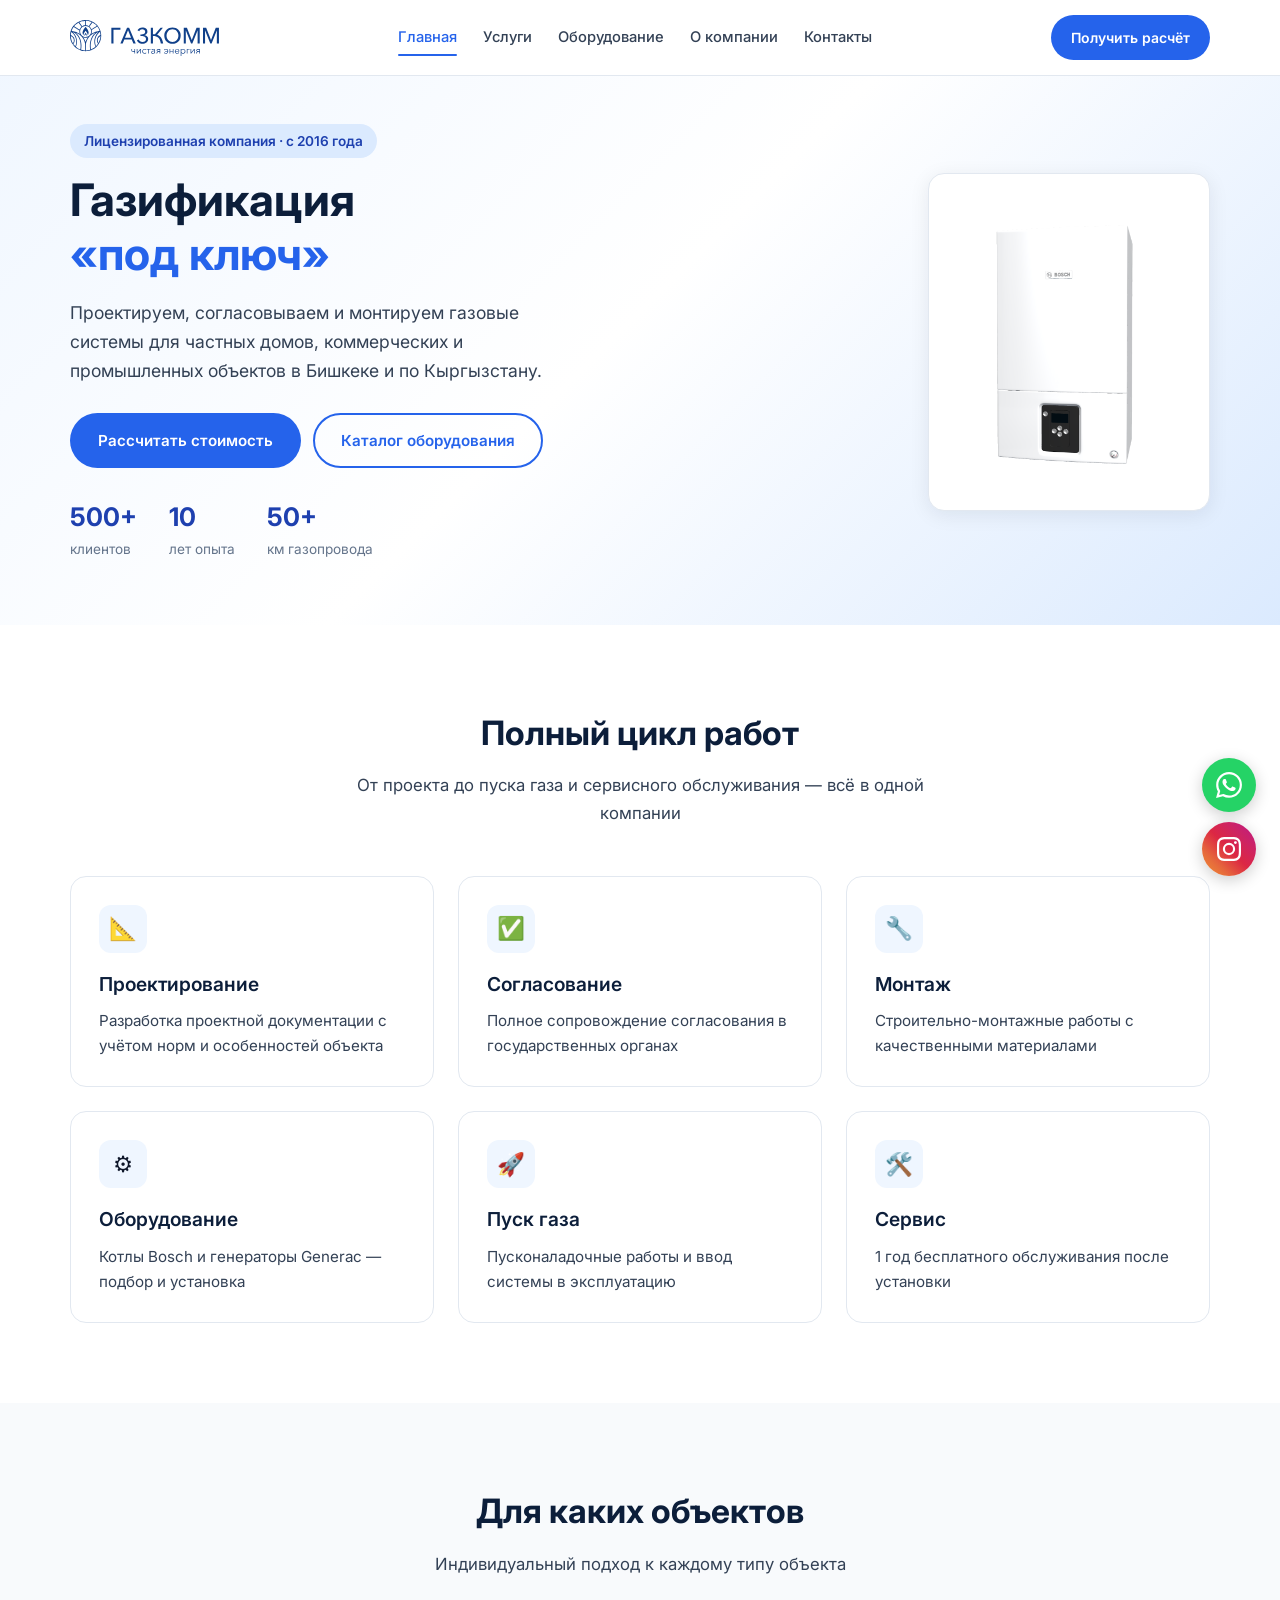
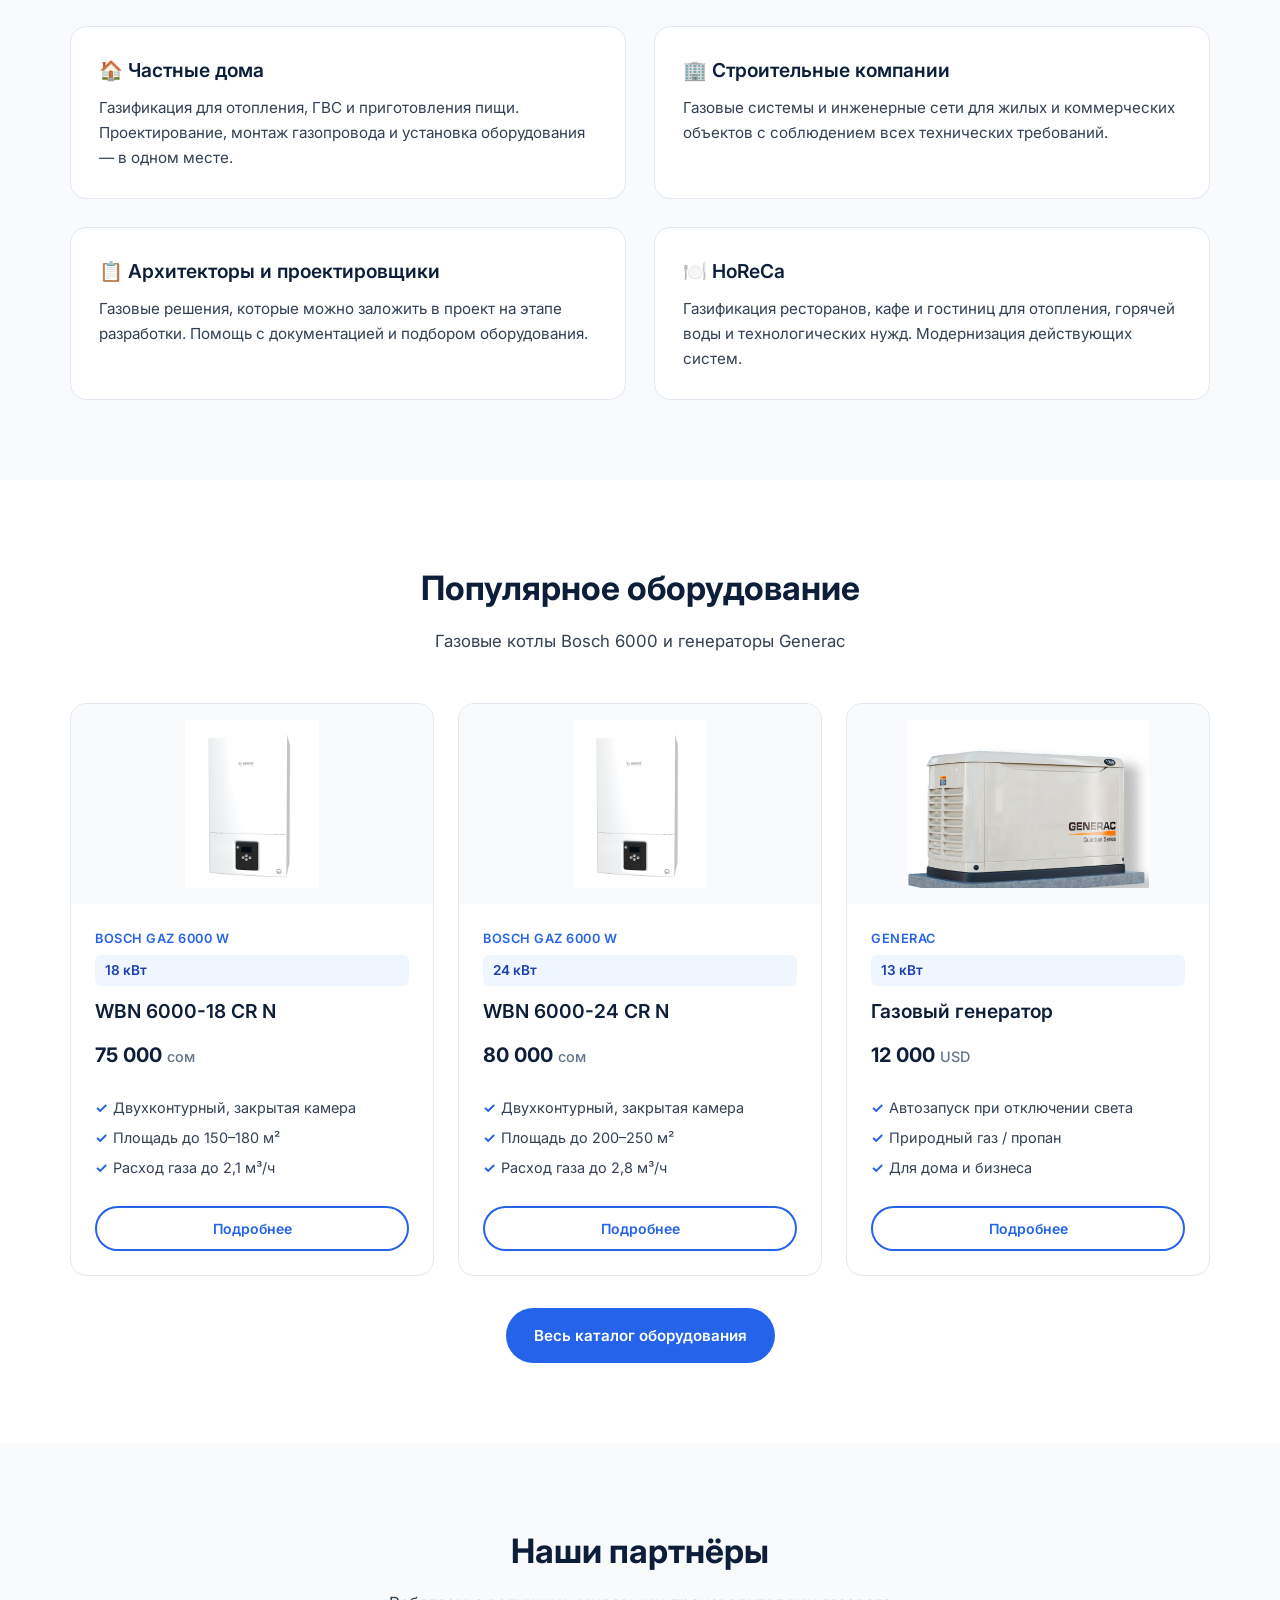
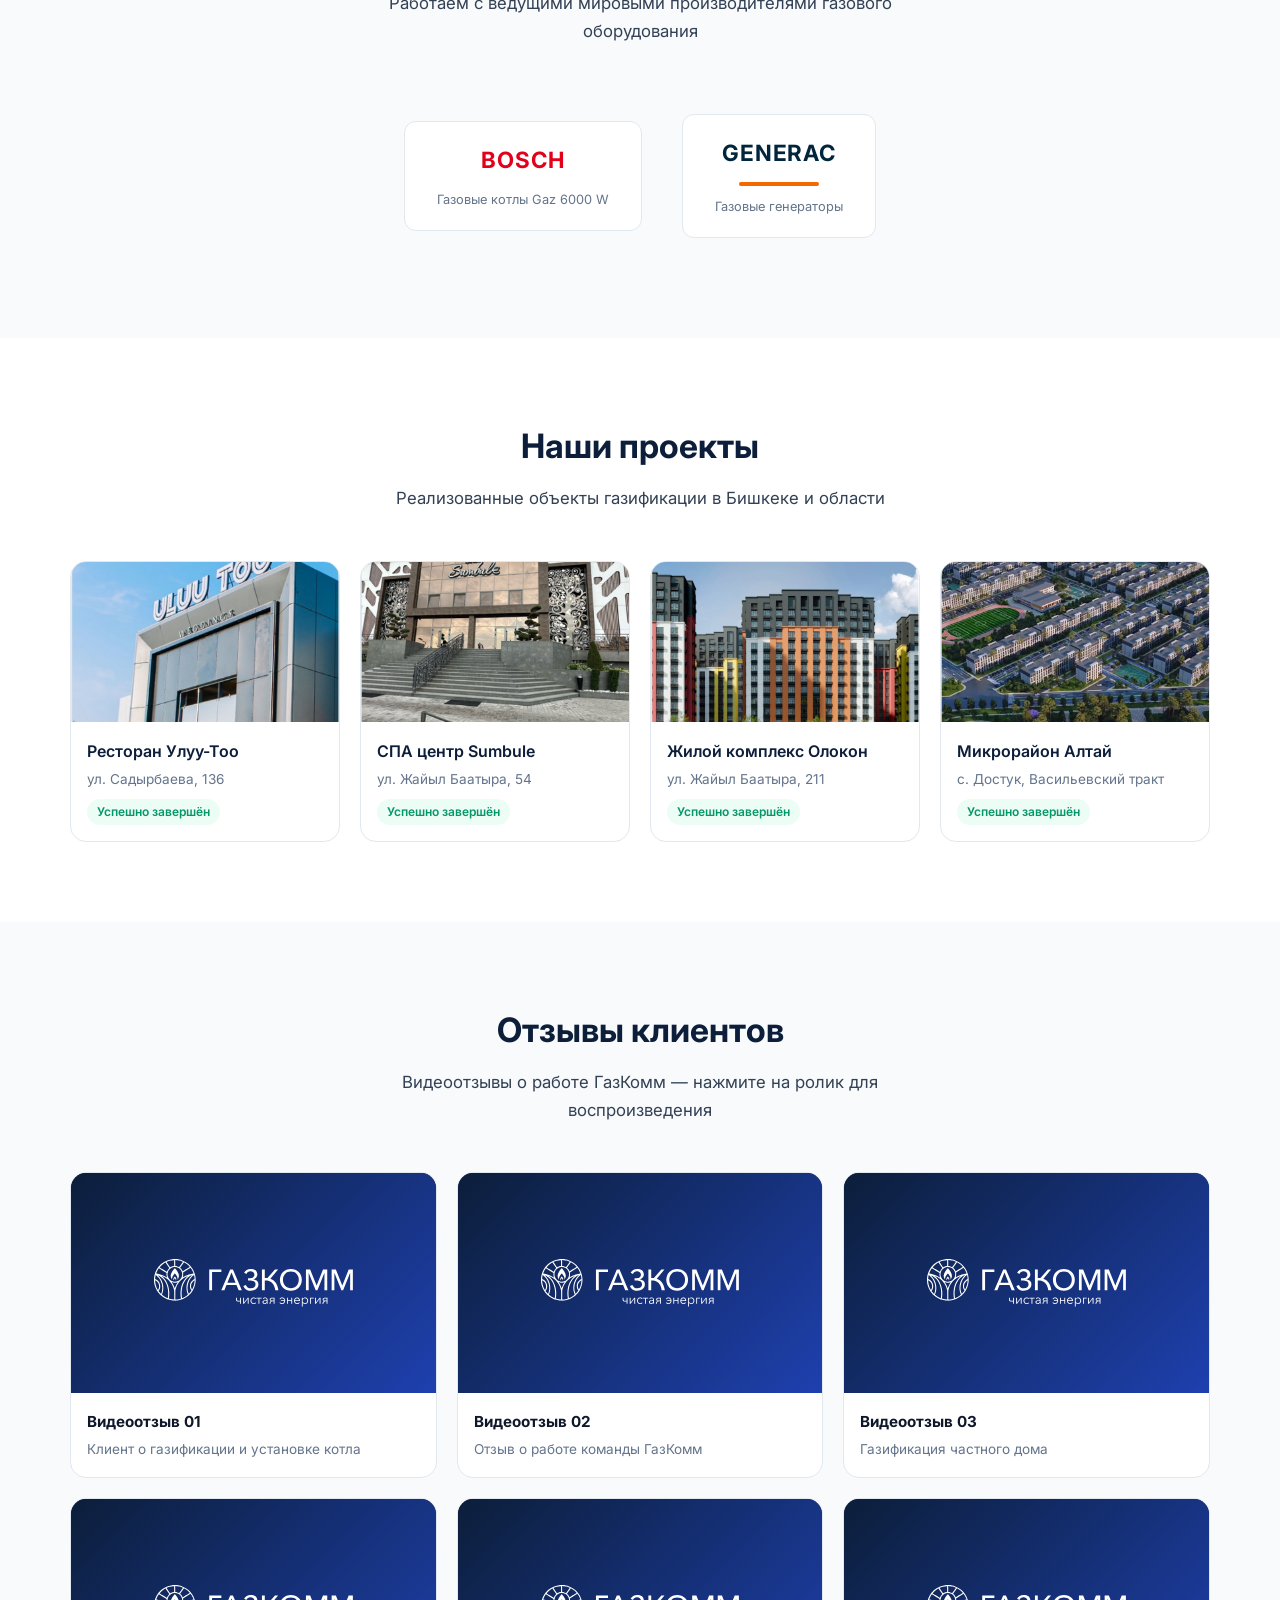
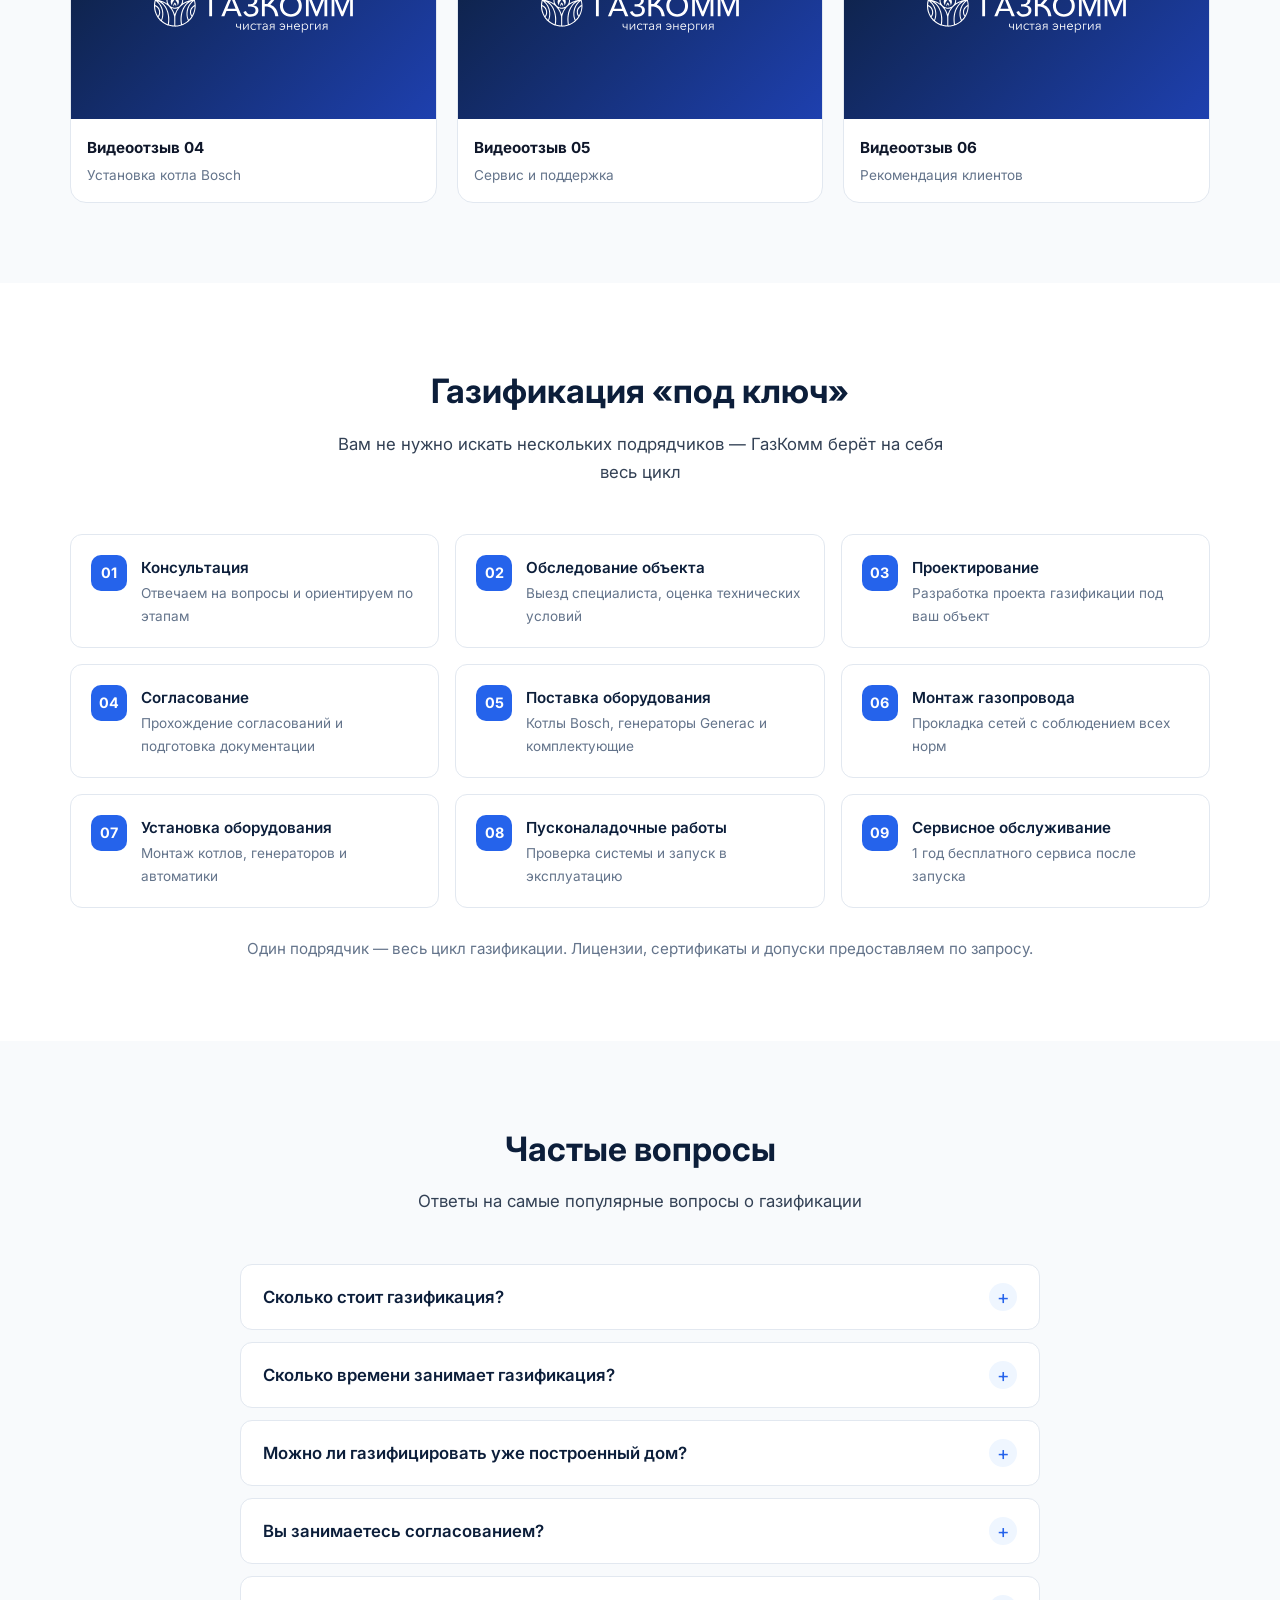
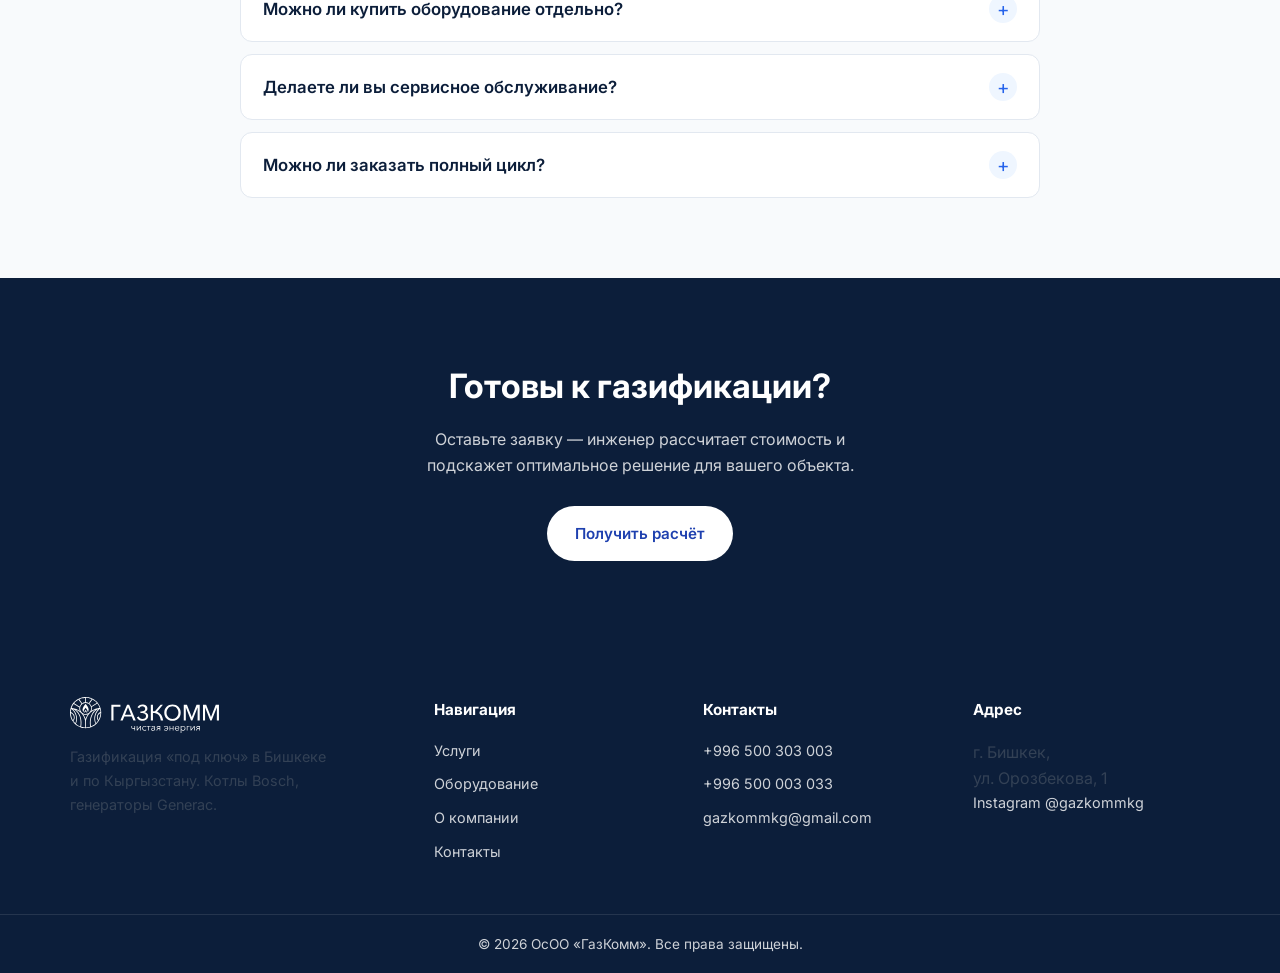
==== commit 7c829183: "Add files via upload" ====
--- a/index.html
+++ b/index.html
@@ -23,7 +23,7 @@
         <a href="contacts.html" class="nav__link">Контакты</a>
       </nav>
       <div class="header__actions">
-        <a href="tel:+996500303003" class="header__phone">+996 500 303 003</a>
+        
         <a href="contacts.html#form" class="btn btn--primary btn--sm">Получить расчёт</a>
         <button class="burger" id="burger" aria-label="Меню"><span></span><span></span><span></span></button>
       </div>
@@ -271,6 +271,93 @@
     </div>
   </section>
 
+  <section class="section">
+    <div class="container">
+      <div class="section__header fade-up">
+        <h2>Газификация «под ключ»</h2>
+        <p>Вам не нужно искать нескольких подрядчиков — ГазКомм берёт на себя весь цикл</p>
+      </div>
+      <div class="turnkey-grid fade-up">
+        <div class="turnkey-item">
+          <div class="turnkey-item__num">01</div>
+          <div><h3>Консультация</h3><p>Отвечаем на вопросы и ориентируем по этапам</p></div>
+        </div>
+        <div class="turnkey-item">
+          <div class="turnkey-item__num">02</div>
+          <div><h3>Обследование объекта</h3><p>Выезд специалиста, оценка технических условий</p></div>
+        </div>
+        <div class="turnkey-item">
+          <div class="turnkey-item__num">03</div>
+          <div><h3>Проектирование</h3><p>Разработка проекта газификации под ваш объект</p></div>
+        </div>
+        <div class="turnkey-item">
+          <div class="turnkey-item__num">04</div>
+          <div><h3>Согласование</h3><p>Прохождение согласований и подготовка документации</p></div>
+        </div>
+        <div class="turnkey-item">
+          <div class="turnkey-item__num">05</div>
+          <div><h3>Поставка оборудования</h3><p>Котлы Bosch, генераторы Generac и комплектующие</p></div>
+        </div>
+        <div class="turnkey-item">
+          <div class="turnkey-item__num">06</div>
+          <div><h3>Монтаж газопровода</h3><p>Прокладка сетей с соблюдением всех норм</p></div>
+        </div>
+        <div class="turnkey-item">
+          <div class="turnkey-item__num">07</div>
+          <div><h3>Установка оборудования</h3><p>Монтаж котлов, генераторов и автоматики</p></div>
+        </div>
+        <div class="turnkey-item">
+          <div class="turnkey-item__num">08</div>
+          <div><h3>Пусконаладочные работы</h3><p>Проверка системы и запуск в эксплуатацию</p></div>
+        </div>
+        <div class="turnkey-item">
+          <div class="turnkey-item__num">09</div>
+          <div><h3>Сервисное обслуживание</h3><p>1 год бесплатного сервиса после запуска</p></div>
+        </div>
+      </div>
+      <p class="fade-up" style="text-align:center;margin-top:28px;color:var(--gray-500);font-size:0.95rem">Один подрядчик — весь цикл газификации. Лицензии, сертификаты и допуски предоставляем по запросу.</p>
+    </div>
+  </section>
+
+  <section class="section section--gray">
+    <div class="container">
+      <div class="section__header fade-up">
+        <h2>Частые вопросы</h2>
+        <p>Ответы на самые популярные вопросы о газификации</p>
+      </div>
+      <div class="faq-list fade-up">
+        <div class="faq-item">
+          <button class="faq-item__q" type="button">Сколько стоит газификация?<span class="faq-item__icon">+</span></button>
+          <div class="faq-item__a"><p>Стоимость зависит от типа объекта, протяжённости газопровода, выбранного оборудования и условий подключения. Точную смету мы формируем после обследования объекта — оставьте заявку, и специалист сориентирует по стоимости.</p></div>
+        </div>
+        <div class="faq-item">
+          <button class="faq-item__q" type="button">Сколько времени занимает газификация?<span class="faq-item__icon">+</span></button>
+          <div class="faq-item__a"><p>Сроки складываются из проектирования, согласований и монтажа и зависят от объекта. После обследования и подготовки проекта мы называем конкретные сроки по этапам.</p></div>
+        </div>
+        <div class="faq-item">
+          <button class="faq-item__q" type="button">Можно ли газифицировать уже построенный дом?<span class="faq-item__icon">+</span></button>
+          <div class="faq-item__a"><p>Да. Мы работаем как с новыми объектами, так и с уже построенными: проводим обследование, подбираем техническое решение и выполняем монтаж с учётом существующих конструкций.</p></div>
+        </div>
+        <div class="faq-item">
+          <button class="faq-item__q" type="button">Вы занимаетесь согласованием?<span class="faq-item__icon">+</span></button>
+          <div class="faq-item__a"><p>Да. Разработка проектной документации и прохождение необходимых согласований входят в наш объём работ — заказчику не нужно заниматься этим самостоятельно.</p></div>
+        </div>
+        <div class="faq-item">
+          <button class="faq-item__q" type="button">Можно ли купить оборудование отдельно?<span class="faq-item__icon">+</span></button>
+          <div class="faq-item__a"><p>Да. Газовые котлы, генераторы и сопутствующие комплектующие можно приобрести отдельно от монтажа. Подберём модель под мощность и особенности объекта.</p></div>
+        </div>
+        <div class="faq-item">
+          <button class="faq-item__q" type="button">Делаете ли вы сервисное обслуживание?<span class="faq-item__icon">+</span></button>
+          <div class="faq-item__a"><p>Да. Выполняем пусконаладку, проверку и плановое обслуживание установленного газового оборудования. Для клиентов ГазКомм — 1 год бесплатного сервиса.</p></div>
+        </div>
+        <div class="faq-item">
+          <button class="faq-item__q" type="button">Можно ли заказать полный цикл?<span class="faq-item__icon">+</span></button>
+          <div class="faq-item__a"><p>Да, это основной формат работы: консультация, обследование, проект, согласование, поставка оборудования, монтаж, пусконаладка и сервис — один подрядчик на весь цикл.</p></div>
+        </div>
+      </div>
+    </div>
+  </section>
+
   <section class="section section--blue">
     <div class="container" style="text-align:center">
       <h2 class="fade-up">Готовы к газификации?</h2>
--- a/styles.css
+++ b/styles.css
@@ -569,3 +569,104 @@
   .hero__image { max-width: 280px; padding: 20px; }
   .hero__image img { max-height: 200px; }
 }
+
+/* ===== FAQ Accordion ===== */
+.faq-list { max-width: 800px; margin: 0 auto; display: flex; flex-direction: column; gap: 12px; }
+.faq-item {
+  background: var(--white);
+  border: 1px solid var(--gray-200);
+  border-radius: var(--radius);
+  overflow: hidden;
+  transition: var(--transition);
+}
+.faq-item:hover { border-color: var(--blue-200, #bfdbfe); }
+.faq-item.open { border-color: var(--blue-500); box-shadow: var(--shadow); }
+.faq-item__q {
+  width: 100%;
+  display: flex;
+  align-items: center;
+  justify-content: space-between;
+  gap: 16px;
+  padding: 18px 22px;
+  background: none;
+  border: none;
+  cursor: pointer;
+  text-align: left;
+  font-family: inherit;
+  font-size: 1.05rem;
+  font-weight: 600;
+  color: var(--blue-900);
+  transition: var(--transition);
+}
+.faq-item__q:hover { color: var(--blue-600); }
+.faq-item__icon {
+  flex-shrink: 0;
+  width: 28px;
+  height: 28px;
+  border-radius: 50%;
+  background: var(--blue-50);
+  color: var(--blue-600);
+  display: flex;
+  align-items: center;
+  justify-content: center;
+  font-size: 1.2rem;
+  font-weight: 400;
+  transition: var(--transition);
+}
+.faq-item.open .faq-item__icon {
+  background: var(--blue-600);
+  color: var(--white);
+  transform: rotate(45deg);
+}
+.faq-item__a {
+  max-height: 0;
+  overflow: hidden;
+  transition: max-height 0.35s ease, padding 0.35s ease;
+  padding: 0 22px;
+}
+.faq-item.open .faq-item__a {
+  max-height: 300px;
+  padding: 0 22px 20px;
+}
+.faq-item__a p {
+  font-size: 0.95rem;
+  color: var(--gray-700);
+  line-height: 1.7;
+}
+
+/* ===== Turnkey service ===== */
+.turnkey-grid {
+  display: grid;
+  grid-template-columns: repeat(3, 1fr);
+  gap: 16px;
+}
+.turnkey-item {
+  background: var(--white);
+  border: 1px solid var(--gray-200);
+  border-radius: var(--radius);
+  padding: 20px;
+  display: flex;
+  align-items: flex-start;
+  gap: 14px;
+  transition: var(--transition);
+}
+.turnkey-item:hover { border-color: var(--blue-500); box-shadow: var(--shadow); }
+.turnkey-item__num {
+  width: 36px;
+  height: 36px;
+  border-radius: 10px;
+  background: var(--blue-600);
+  color: var(--white);
+  display: flex;
+  align-items: center;
+  justify-content: center;
+  font-weight: 700;
+  font-size: 0.9rem;
+  flex-shrink: 0;
+}
+.turnkey-item h3 { font-size: 0.95rem; margin-bottom: 2px; }
+.turnkey-item p { font-size: 0.85rem; color: var(--gray-500); }
+
+@media (max-width: 768px) {
+  .turnkey-grid { grid-template-columns: 1fr; }
+}
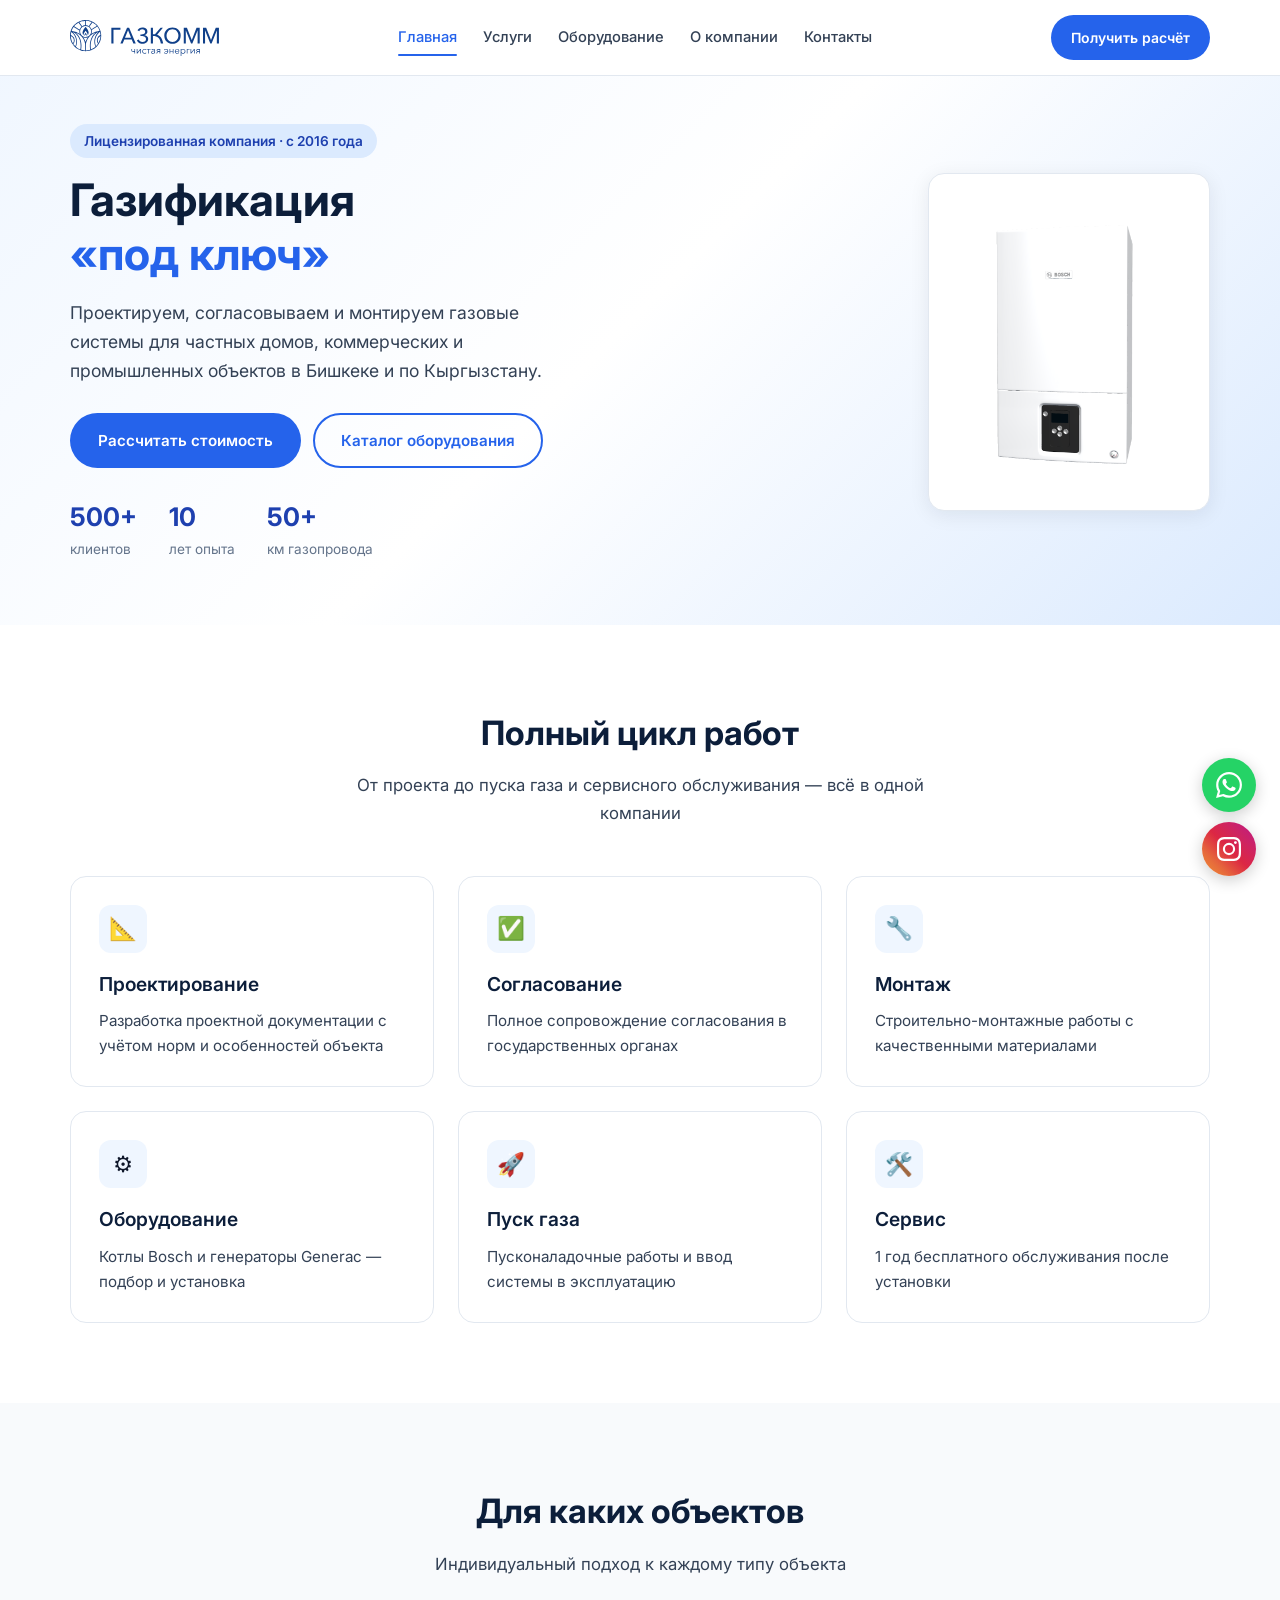
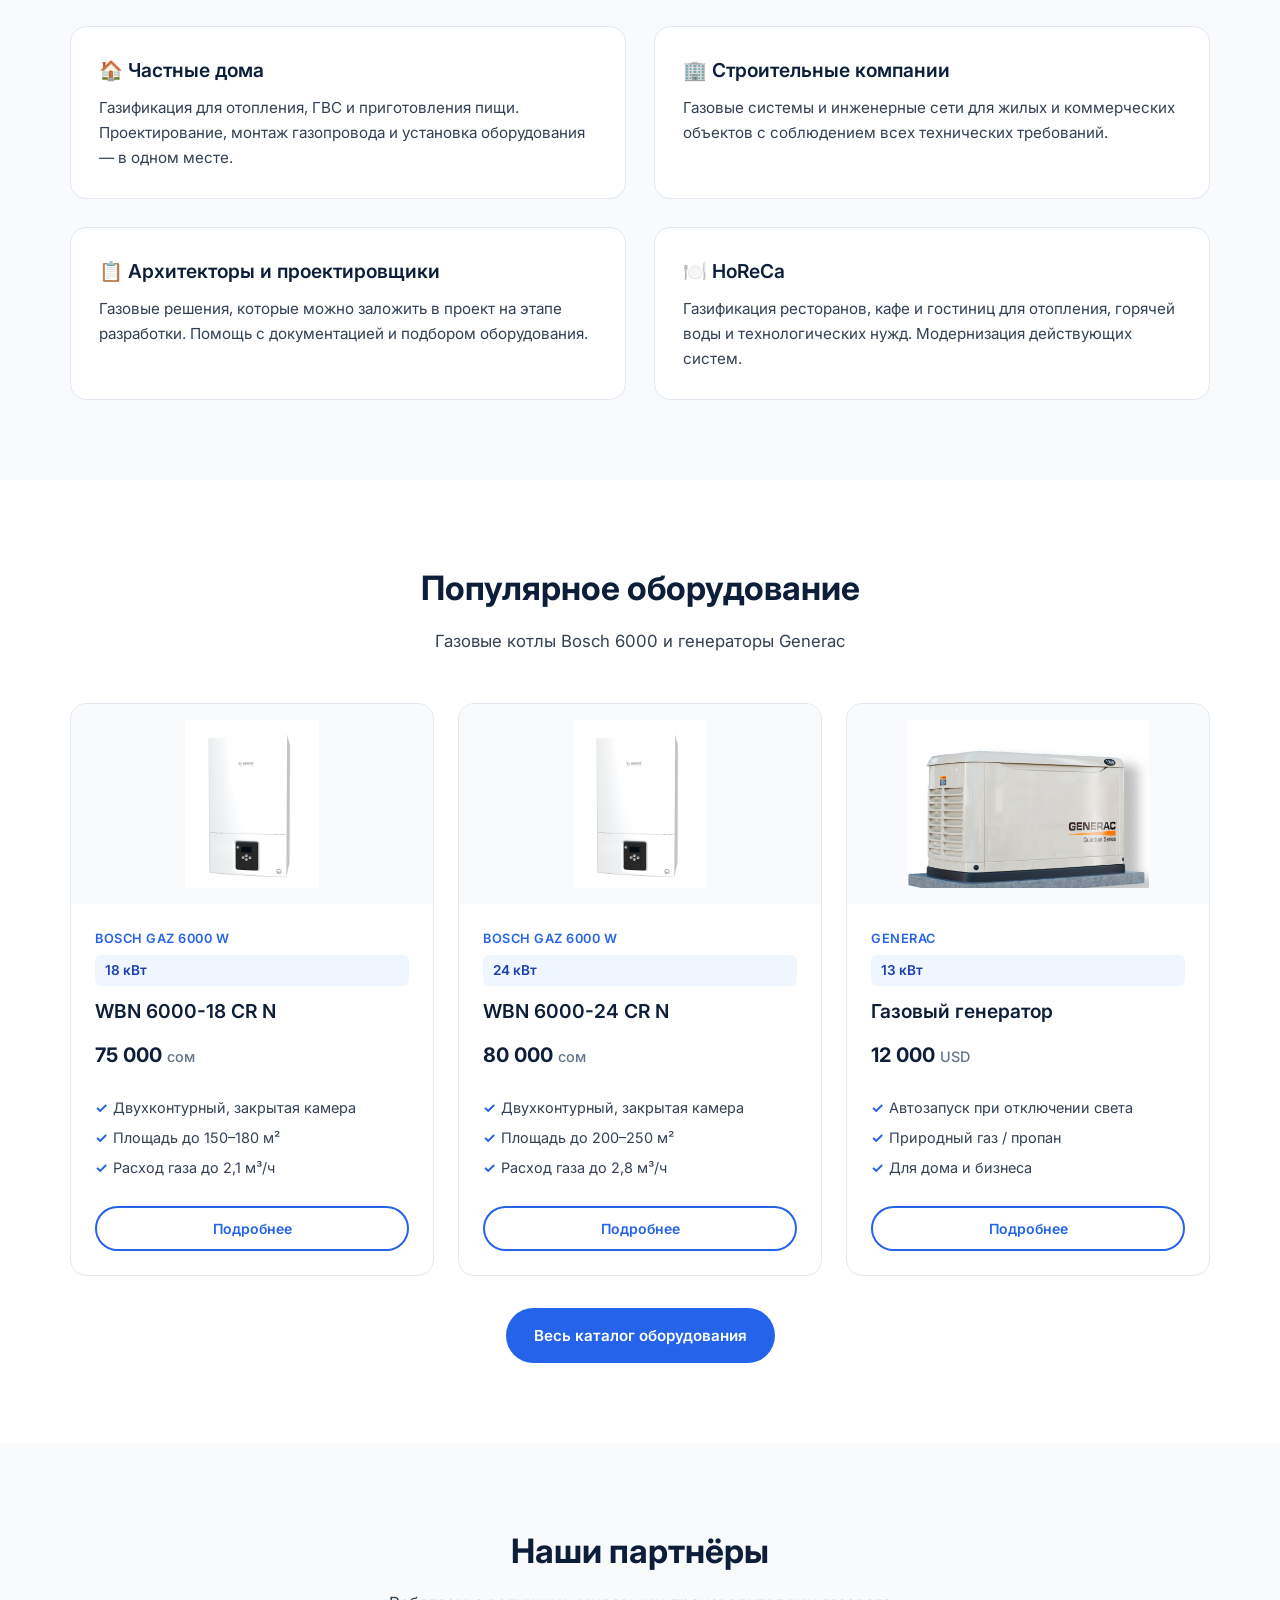
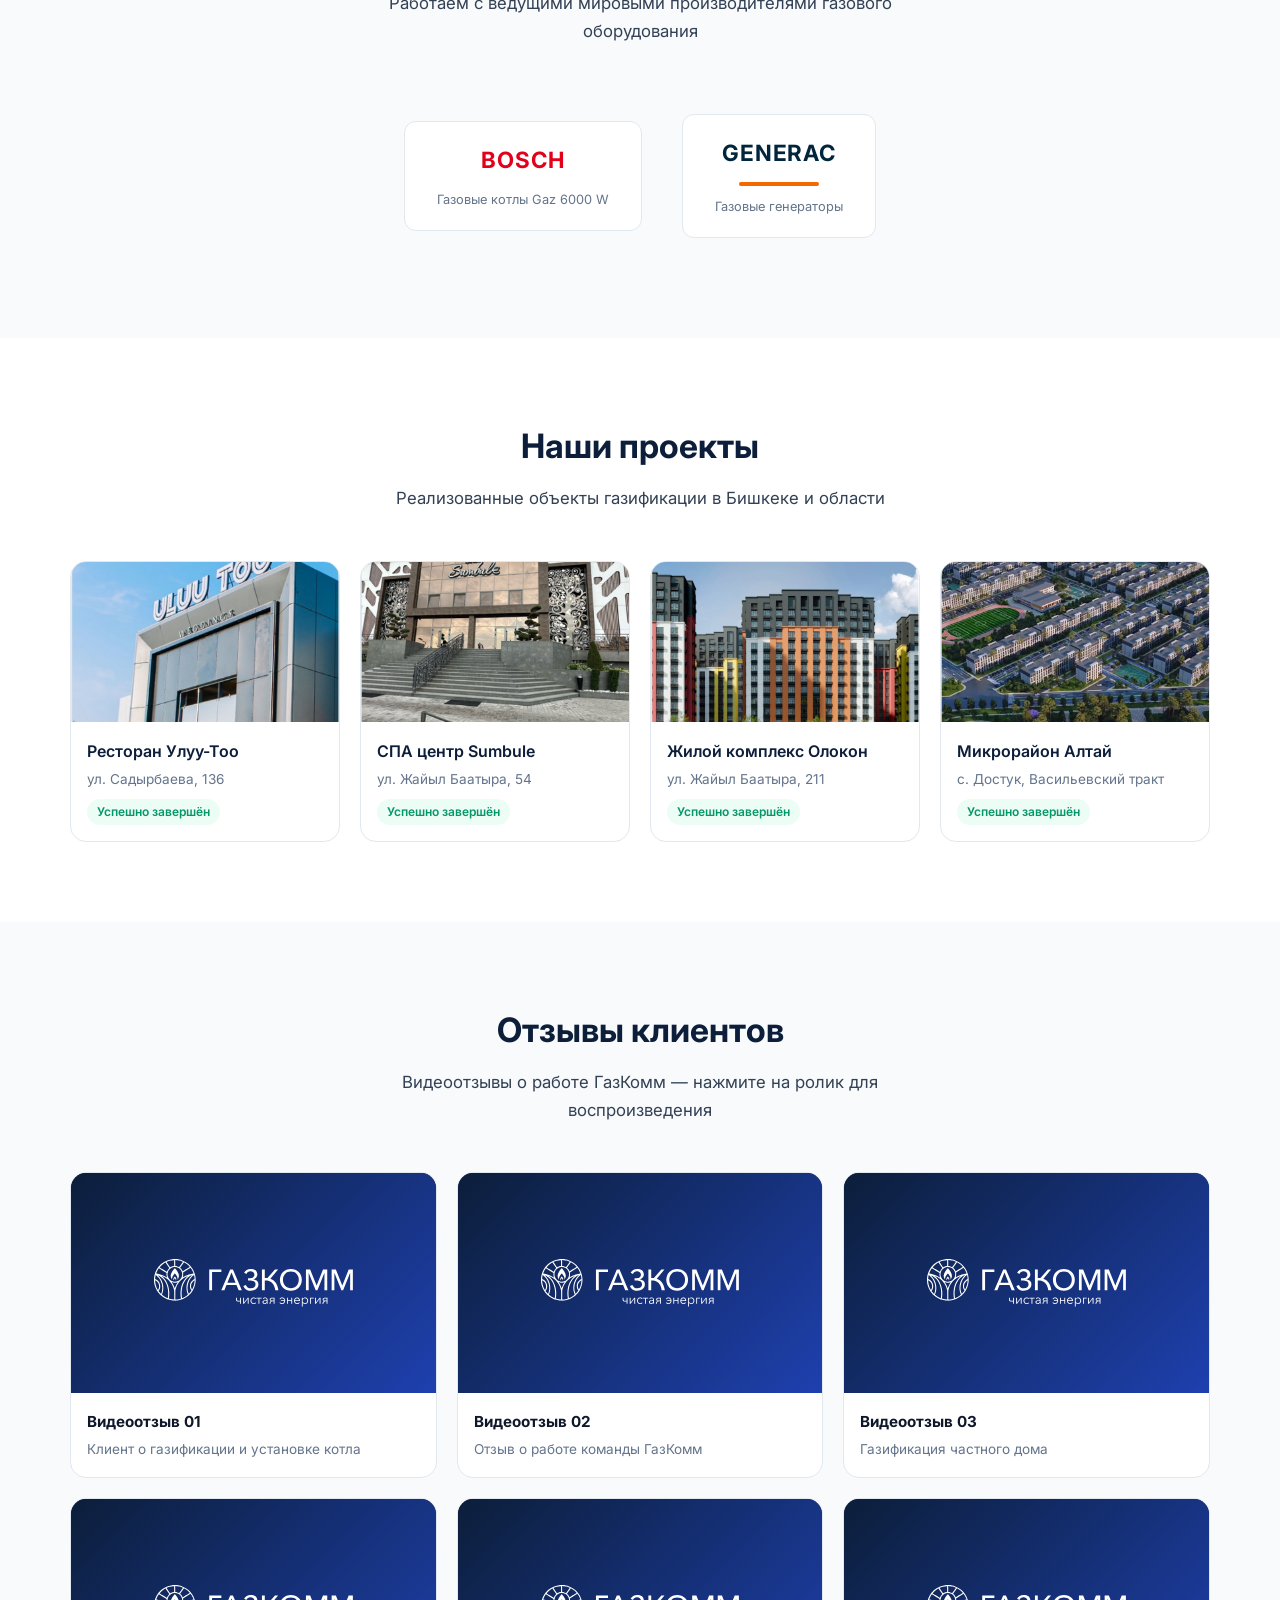
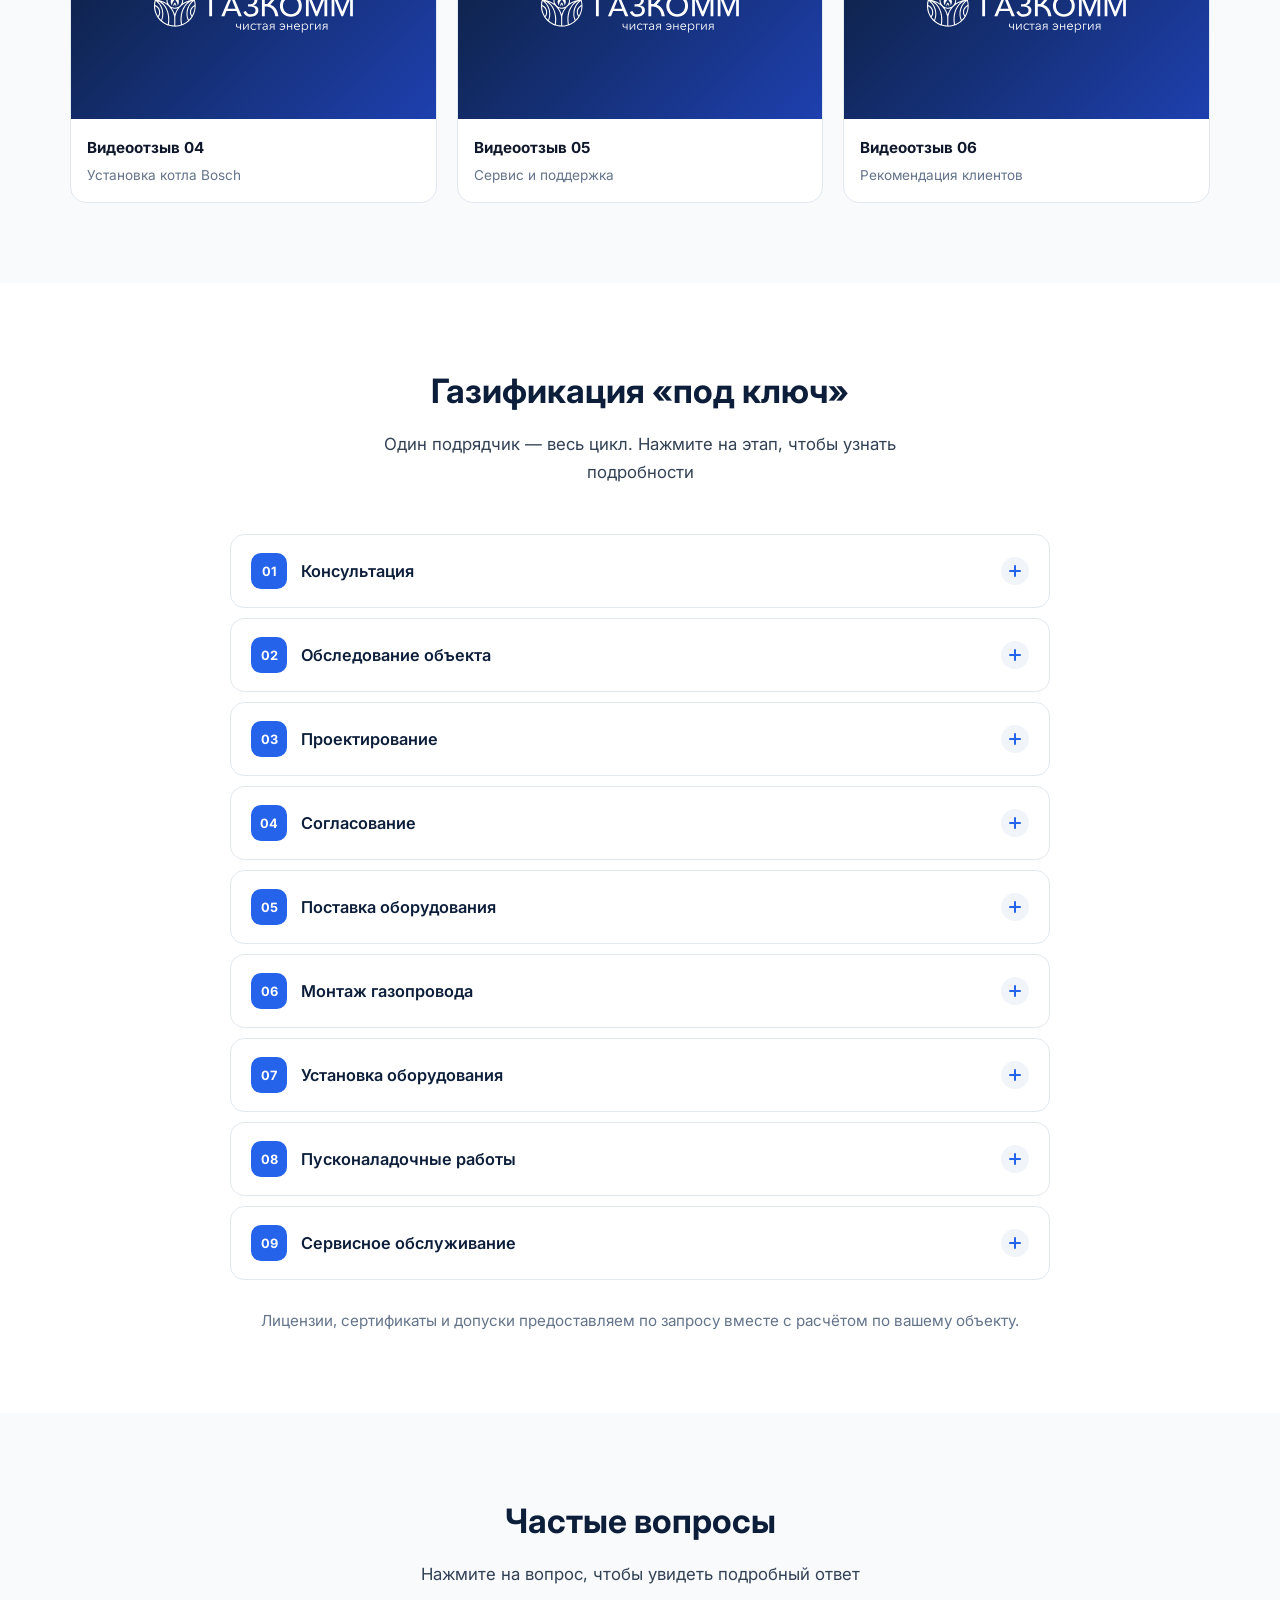
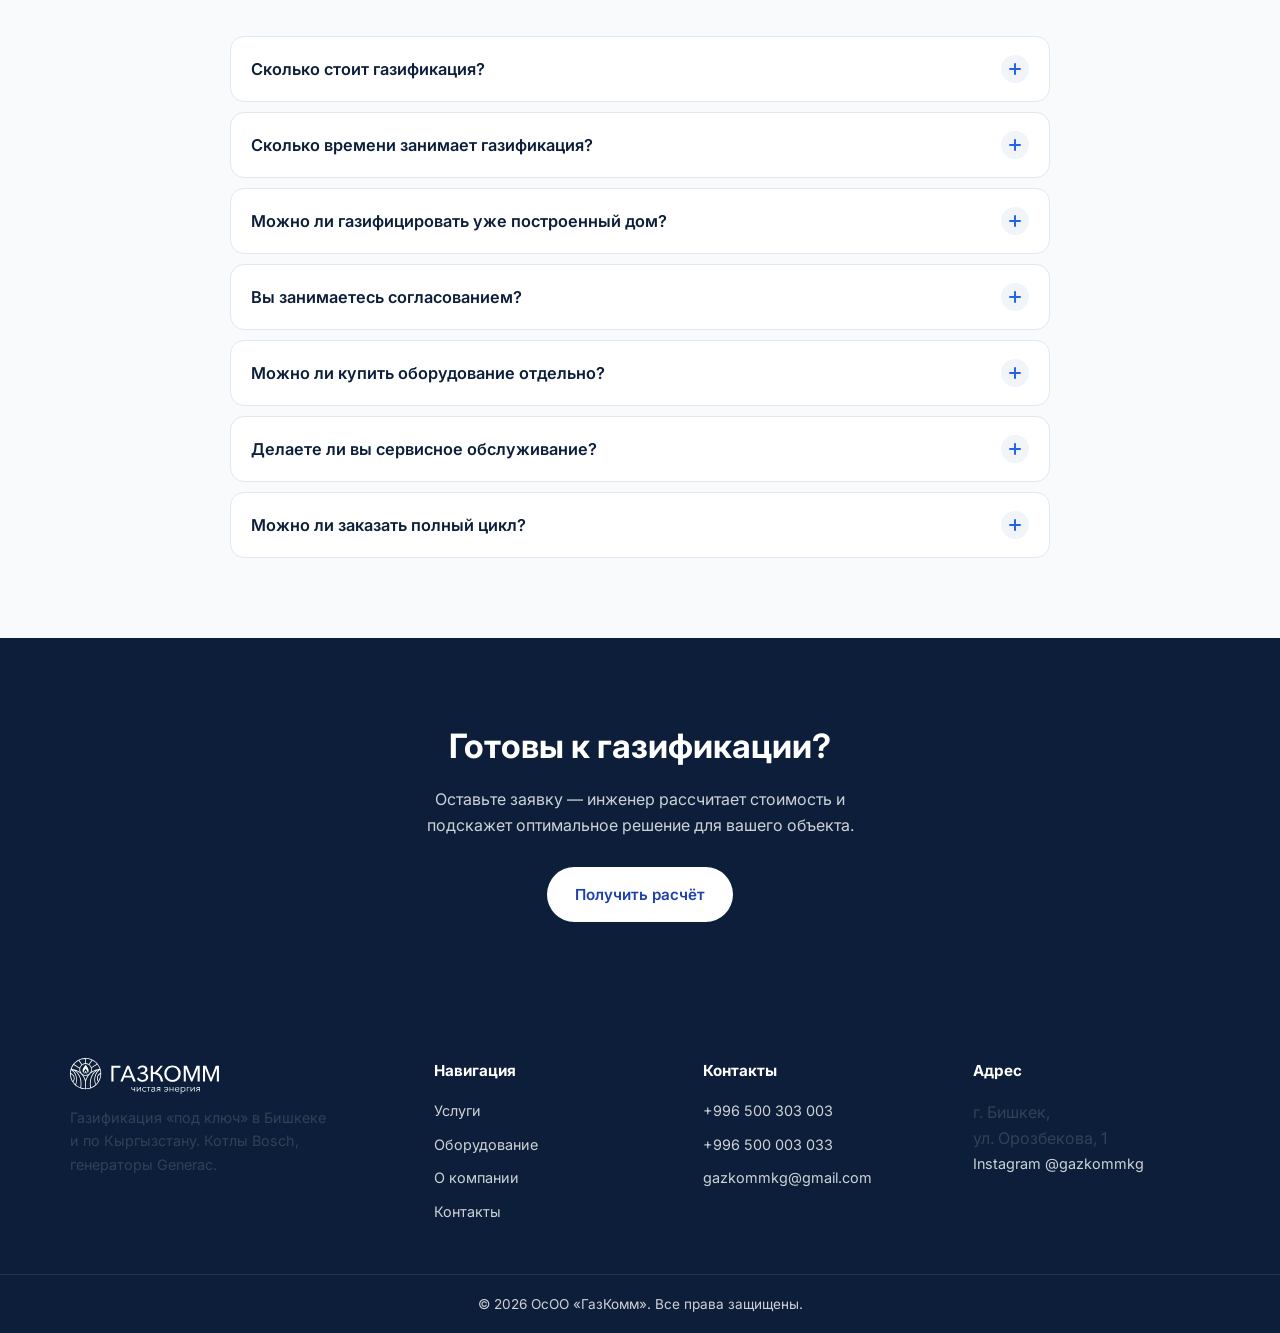
==== commit 5c342301: "Add files via upload" ====
--- a/index.html
+++ b/index.html
@@ -271,88 +271,177 @@
     </div>
   </section>
 
-  <section class="section">
+  <section class="section" id="turnkey">
     <div class="container">
       <div class="section__header fade-up">
         <h2>Газификация «под ключ»</h2>
-        <p>Вам не нужно искать нескольких подрядчиков — ГазКомм берёт на себя весь цикл</p>
-      </div>
-      <div class="turnkey-grid fade-up">
-        <div class="turnkey-item">
-          <div class="turnkey-item__num">01</div>
-          <div><h3>Консультация</h3><p>Отвечаем на вопросы и ориентируем по этапам</p></div>
-        </div>
-        <div class="turnkey-item">
-          <div class="turnkey-item__num">02</div>
-          <div><h3>Обследование объекта</h3><p>Выезд специалиста, оценка технических условий</p></div>
-        </div>
-        <div class="turnkey-item">
-          <div class="turnkey-item__num">03</div>
-          <div><h3>Проектирование</h3><p>Разработка проекта газификации под ваш объект</p></div>
-        </div>
-        <div class="turnkey-item">
-          <div class="turnkey-item__num">04</div>
-          <div><h3>Согласование</h3><p>Прохождение согласований и подготовка документации</p></div>
-        </div>
-        <div class="turnkey-item">
-          <div class="turnkey-item__num">05</div>
-          <div><h3>Поставка оборудования</h3><p>Котлы Bosch, генераторы Generac и комплектующие</p></div>
-        </div>
-        <div class="turnkey-item">
-          <div class="turnkey-item__num">06</div>
-          <div><h3>Монтаж газопровода</h3><p>Прокладка сетей с соблюдением всех норм</p></div>
-        </div>
-        <div class="turnkey-item">
-          <div class="turnkey-item__num">07</div>
-          <div><h3>Установка оборудования</h3><p>Монтаж котлов, генераторов и автоматики</p></div>
-        </div>
-        <div class="turnkey-item">
-          <div class="turnkey-item__num">08</div>
-          <div><h3>Пусконаладочные работы</h3><p>Проверка системы и запуск в эксплуатацию</p></div>
-        </div>
-        <div class="turnkey-item">
-          <div class="turnkey-item__num">09</div>
-          <div><h3>Сервисное обслуживание</h3><p>1 год бесплатного сервиса после запуска</p></div>
-        </div>
-      </div>
-      <p class="fade-up" style="text-align:center;margin-top:28px;color:var(--gray-500);font-size:0.95rem">Один подрядчик — весь цикл газификации. Лицензии, сертификаты и допуски предоставляем по запросу.</p>
-    </div>
-  </section>
-
-  <section class="section section--gray">
+        <p>Один подрядчик — весь цикл. Нажмите на этап, чтобы узнать подробности</p>
+      </div>
+      <div class="acc-list fade-up">
+        <div class="acc-item">
+          <button class="acc-item__head" type="button">
+            <span class="acc-item__num">01</span>
+            <span class="acc-item__title">Консультация</span>
+            <span class="acc-item__chevron"></span>
+          </button>
+          <div class="acc-item__body">
+            <p>Получаем информацию об объекте, отвечаем на вопросы и ориентируем по дальнейшим этапам. Помогаем понять, с чего начать газификацию и какие варианты подходят именно вам.</p>
+          </div>
+        </div>
+        <div class="acc-item">
+          <button class="acc-item__head" type="button">
+            <span class="acc-item__num">02</span>
+            <span class="acc-item__title">Обследование объекта</span>
+            <span class="acc-item__chevron"></span>
+          </button>
+          <div class="acc-item__body">
+            <p>Выезд специалиста на объект. Оцениваем технические условия, протяжённость трассы, возможность подключения и особенности здания — как для новых, так и для уже построенных домов.</p>
+          </div>
+        </div>
+        <div class="acc-item">
+          <button class="acc-item__head" type="button">
+            <span class="acc-item__num">03</span>
+            <span class="acc-item__title">Проектирование</span>
+            <span class="acc-item__chevron"></span>
+          </button>
+          <div class="acc-item__body">
+            <p>Разрабатываем проект газификации с учётом норм и особенностей объекта: расчёт нагрузок, схемы газопровода, подбор оборудования. Готовим полный комплект проектной документации.</p>
+          </div>
+        </div>
+        <div class="acc-item">
+          <button class="acc-item__head" type="button">
+            <span class="acc-item__num">04</span>
+            <span class="acc-item__title">Согласование</span>
+            <span class="acc-item__chevron"></span>
+          </button>
+          <div class="acc-item__body">
+            <p>Проходим необходимые согласования в газораспределительных и контролирующих организациях. Заказчику не нужно заниматься этим самостоятельно — берём весь объём на себя.</p>
+          </div>
+        </div>
+        <div class="acc-item">
+          <button class="acc-item__head" type="button">
+            <span class="acc-item__num">05</span>
+            <span class="acc-item__title">Поставка оборудования</span>
+            <span class="acc-item__chevron"></span>
+          </button>
+          <div class="acc-item__body">
+            <p>Подбираем и поставляем газовые котлы Bosch Gaz 6000 W, генераторы Generac и сопутствующие комплектующие под мощность и задачи вашего объекта.</p>
+          </div>
+        </div>
+        <div class="acc-item">
+          <button class="acc-item__head" type="button">
+            <span class="acc-item__num">06</span>
+            <span class="acc-item__title">Монтаж газопровода</span>
+            <span class="acc-item__chevron"></span>
+          </button>
+          <div class="acc-item__body">
+            <p>Прокладка наружных и внутренних газопроводов (полиэтилен, сталь), установка ШРП/ШГРП. Работы выполняются с соблюдением всех технических норм и требований безопасности.</p>
+          </div>
+        </div>
+        <div class="acc-item">
+          <button class="acc-item__head" type="button">
+            <span class="acc-item__num">07</span>
+            <span class="acc-item__title">Установка оборудования</span>
+            <span class="acc-item__chevron"></span>
+          </button>
+          <div class="acc-item__body">
+            <p>Профессиональный монтаж котлов, генераторов и систем автоматики. Подключение к газопроводу и подготовка к пусконаладочным работам.</p>
+          </div>
+        </div>
+        <div class="acc-item">
+          <button class="acc-item__head" type="button">
+            <span class="acc-item__num">08</span>
+            <span class="acc-item__title">Пусконаладочные работы</span>
+            <span class="acc-item__chevron"></span>
+          </button>
+          <div class="acc-item__body">
+            <p>Проверка герметичности, настройка автоматики, пуск газа, обучение пользователя. Система сдаётся полностью готовой к эксплуатации.</p>
+          </div>
+        </div>
+        <div class="acc-item">
+          <button class="acc-item__head" type="button">
+            <span class="acc-item__num">09</span>
+            <span class="acc-item__title">Сервисное обслуживание</span>
+            <span class="acc-item__chevron"></span>
+          </button>
+          <div class="acc-item__body">
+            <p>1 год бесплатного сервисного обслуживания для клиентов ГазКомм. Плановые осмотры, чистка, настройка и оперативная поддержка после запуска.</p>
+          </div>
+        </div>
+      </div>
+      <p class="fade-up" style="text-align:center;margin-top:28px;color:var(--gray-500);font-size:0.95rem">Лицензии, сертификаты и допуски предоставляем по запросу вместе с расчётом по вашему объекту.</p>
+    </div>
+  </section>
+
+  <section class="section section--gray" id="faq">
     <div class="container">
       <div class="section__header fade-up">
         <h2>Частые вопросы</h2>
-        <p>Ответы на самые популярные вопросы о газификации</p>
-      </div>
-      <div class="faq-list fade-up">
-        <div class="faq-item">
-          <button class="faq-item__q" type="button">Сколько стоит газификация?<span class="faq-item__icon">+</span></button>
-          <div class="faq-item__a"><p>Стоимость зависит от типа объекта, протяжённости газопровода, выбранного оборудования и условий подключения. Точную смету мы формируем после обследования объекта — оставьте заявку, и специалист сориентирует по стоимости.</p></div>
-        </div>
-        <div class="faq-item">
-          <button class="faq-item__q" type="button">Сколько времени занимает газификация?<span class="faq-item__icon">+</span></button>
-          <div class="faq-item__a"><p>Сроки складываются из проектирования, согласований и монтажа и зависят от объекта. После обследования и подготовки проекта мы называем конкретные сроки по этапам.</p></div>
-        </div>
-        <div class="faq-item">
-          <button class="faq-item__q" type="button">Можно ли газифицировать уже построенный дом?<span class="faq-item__icon">+</span></button>
-          <div class="faq-item__a"><p>Да. Мы работаем как с новыми объектами, так и с уже построенными: проводим обследование, подбираем техническое решение и выполняем монтаж с учётом существующих конструкций.</p></div>
-        </div>
-        <div class="faq-item">
-          <button class="faq-item__q" type="button">Вы занимаетесь согласованием?<span class="faq-item__icon">+</span></button>
-          <div class="faq-item__a"><p>Да. Разработка проектной документации и прохождение необходимых согласований входят в наш объём работ — заказчику не нужно заниматься этим самостоятельно.</p></div>
-        </div>
-        <div class="faq-item">
-          <button class="faq-item__q" type="button">Можно ли купить оборудование отдельно?<span class="faq-item__icon">+</span></button>
-          <div class="faq-item__a"><p>Да. Газовые котлы, генераторы и сопутствующие комплектующие можно приобрести отдельно от монтажа. Подберём модель под мощность и особенности объекта.</p></div>
-        </div>
-        <div class="faq-item">
-          <button class="faq-item__q" type="button">Делаете ли вы сервисное обслуживание?<span class="faq-item__icon">+</span></button>
-          <div class="faq-item__a"><p>Да. Выполняем пусконаладку, проверку и плановое обслуживание установленного газового оборудования. Для клиентов ГазКомм — 1 год бесплатного сервиса.</p></div>
-        </div>
-        <div class="faq-item">
-          <button class="faq-item__q" type="button">Можно ли заказать полный цикл?<span class="faq-item__icon">+</span></button>
-          <div class="faq-item__a"><p>Да, это основной формат работы: консультация, обследование, проект, согласование, поставка оборудования, монтаж, пусконаладка и сервис — один подрядчик на весь цикл.</p></div>
+        <p>Нажмите на вопрос, чтобы увидеть подробный ответ</p>
+      </div>
+      <div class="acc-list fade-up">
+        <div class="acc-item">
+          <button class="acc-item__head" type="button">
+            <span class="acc-item__title">Сколько стоит газификация?</span>
+            <span class="acc-item__chevron"></span>
+          </button>
+          <div class="acc-item__body">
+            <p>Стоимость зависит от типа объекта, протяжённости газопровода, выбранного оборудования и условий подключения. Точную смету мы формируем после обследования объекта — оставьте заявку, и специалист сориентирует по стоимости.</p>
+          </div>
+        </div>
+        <div class="acc-item">
+          <button class="acc-item__head" type="button">
+            <span class="acc-item__title">Сколько времени занимает газификация?</span>
+            <span class="acc-item__chevron"></span>
+          </button>
+          <div class="acc-item__body">
+            <p>Сроки складываются из проектирования, согласований и монтажа и зависят от объекта. После обследования и подготовки проекта мы называем конкретные сроки по этапам.</p>
+          </div>
+        </div>
+        <div class="acc-item">
+          <button class="acc-item__head" type="button">
+            <span class="acc-item__title">Можно ли газифицировать уже построенный дом?</span>
+            <span class="acc-item__chevron"></span>
+          </button>
+          <div class="acc-item__body">
+            <p>Да. Мы работаем как с новыми объектами, так и с уже построенными: проводим обследование, подбираем техническое решение и выполняем монтаж с учётом существующих конструкций.</p>
+          </div>
+        </div>
+        <div class="acc-item">
+          <button class="acc-item__head" type="button">
+            <span class="acc-item__title">Вы занимаетесь согласованием?</span>
+            <span class="acc-item__chevron"></span>
+          </button>
+          <div class="acc-item__body">
+            <p>Да. Разработка проектной документации и прохождение необходимых согласований входят в наш объём работ — заказчику не нужно заниматься этим самостоятельно.</p>
+          </div>
+        </div>
+        <div class="acc-item">
+          <button class="acc-item__head" type="button">
+            <span class="acc-item__title">Можно ли купить оборудование отдельно?</span>
+            <span class="acc-item__chevron"></span>
+          </button>
+          <div class="acc-item__body">
+            <p>Да. Газовые котлы, генераторы и сопутствующие комплектующие можно приобрести отдельно от монтажа. Подберём модель под мощность и особенности объекта.</p>
+          </div>
+        </div>
+        <div class="acc-item">
+          <button class="acc-item__head" type="button">
+            <span class="acc-item__title">Делаете ли вы сервисное обслуживание?</span>
+            <span class="acc-item__chevron"></span>
+          </button>
+          <div class="acc-item__body">
+            <p>Да. Выполняем пусконаладку, проверку и плановое обслуживание установленного газового оборудования. Для клиентов ГазКомм — 1 год бесплатного сервиса.</p>
+          </div>
+        </div>
+        <div class="acc-item">
+          <button class="acc-item__head" type="button">
+            <span class="acc-item__title">Можно ли заказать полный цикл?</span>
+            <span class="acc-item__chevron"></span>
+          </button>
+          <div class="acc-item__body">
+            <p>Да, это основной формат работы: консультация, обследование, проект, согласование, поставка оборудования, монтаж, пусконаладка и сервис — один подрядчик на весь цикл.</p>
+          </div>
         </div>
       </div>
     </div>
--- a/styles.css
+++ b/styles.css
@@ -670,3 +670,123 @@
 @media (max-width: 768px) {
   .turnkey-grid { grid-template-columns: 1fr; }
 }
+
+/* ===== Unified Accordion (FAQ + Turnkey) ===== */
+.acc-list {
+  max-width: 820px;
+  margin: 0 auto;
+  display: flex;
+  flex-direction: column;
+  gap: 10px;
+}
+.acc-item {
+  background: var(--white);
+  border: 1px solid var(--gray-200);
+  border-radius: 14px;
+  overflow: hidden;
+  transition: border-color 0.25s, box-shadow 0.25s;
+}
+.acc-item:hover { border-color: #bfdbfe; }
+.acc-item.open {
+  border-color: var(--blue-500);
+  box-shadow: 0 8px 28px rgba(37, 99, 235, 0.1);
+}
+.acc-item__head {
+  width: 100%;
+  display: flex;
+  align-items: center;
+  gap: 14px;
+  padding: 18px 20px;
+  background: none;
+  border: none;
+  cursor: pointer;
+  text-align: left;
+  font-family: inherit;
+  transition: background 0.2s;
+}
+.acc-item__head:hover { background: var(--blue-50); }
+.acc-item.open .acc-item__head { background: var(--blue-50); }
+.acc-item__num {
+  flex-shrink: 0;
+  width: 36px;
+  height: 36px;
+  border-radius: 10px;
+  background: var(--blue-600);
+  color: #fff;
+  display: flex;
+  align-items: center;
+  justify-content: center;
+  font-size: 0.8rem;
+  font-weight: 700;
+}
+.acc-item__title {
+  flex: 1;
+  font-size: 1.02rem;
+  font-weight: 600;
+  color: var(--blue-900);
+  line-height: 1.35;
+}
+.acc-item__chevron {
+  flex-shrink: 0;
+  width: 28px;
+  height: 28px;
+  border-radius: 50%;
+  background: var(--gray-100);
+  position: relative;
+  transition: background 0.25s, transform 0.3s;
+}
+.acc-item__chevron::before,
+.acc-item__chevron::after {
+  content: '';
+  position: absolute;
+  top: 50%;
+  left: 50%;
+  background: var(--blue-600);
+  border-radius: 1px;
+  transition: transform 0.3s;
+}
+.acc-item__chevron::before {
+  width: 12px;
+  height: 2px;
+  transform: translate(-50%, -50%);
+}
+.acc-item__chevron::after {
+  width: 2px;
+  height: 12px;
+  transform: translate(-50%, -50%);
+}
+.acc-item.open .acc-item__chevron {
+  background: var(--blue-600);
+  transform: rotate(180deg);
+}
+.acc-item.open .acc-item__chevron::before,
+.acc-item.open .acc-item__chevron::after { background: #fff; }
+.acc-item.open .acc-item__chevron::after { transform: translate(-50%, -50%) scaleY(0); }
+
+.acc-item__body {
+  max-height: 0;
+  overflow: hidden;
+  transition: max-height 0.4s ease, padding 0.35s ease;
+  padding: 0 20px 0 70px;
+}
+.acc-item:not(:has(.acc-item__num)) .acc-item__body {
+  padding-left: 20px;
+}
+.acc-item.open .acc-item__body {
+  max-height: 280px;
+  padding-bottom: 20px;
+}
+.acc-item__body p {
+  font-size: 0.95rem;
+  color: var(--gray-700);
+  line-height: 1.7;
+  margin: 0;
+}
+
+@media (max-width: 600px) {
+  .acc-item__head { padding: 14px 16px; gap: 10px; }
+  .acc-item__num { width: 32px; height: 32px; font-size: 0.75rem; }
+  .acc-item__title { font-size: 0.95rem; }
+  .acc-item__body { padding-left: 16px !important; }
+  .acc-item.open .acc-item__body { padding-left: 16px !important; }
+}
